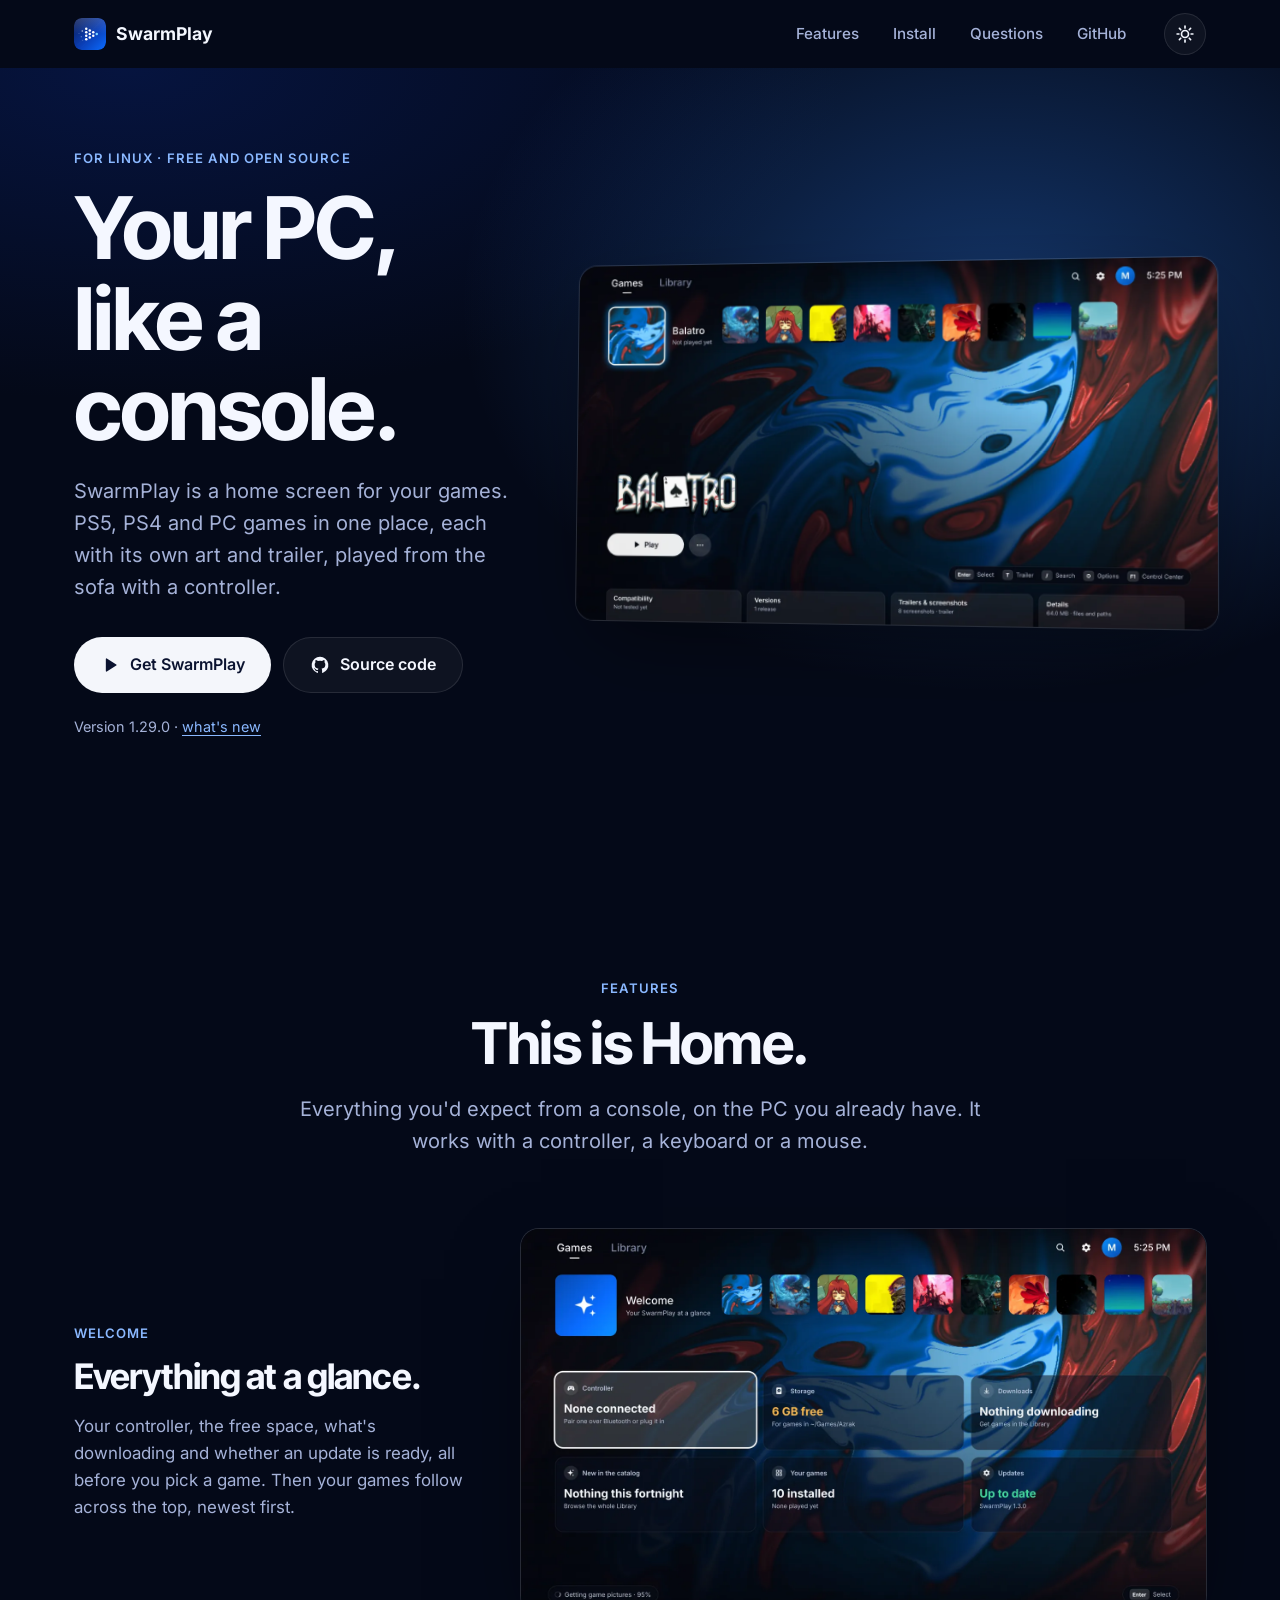
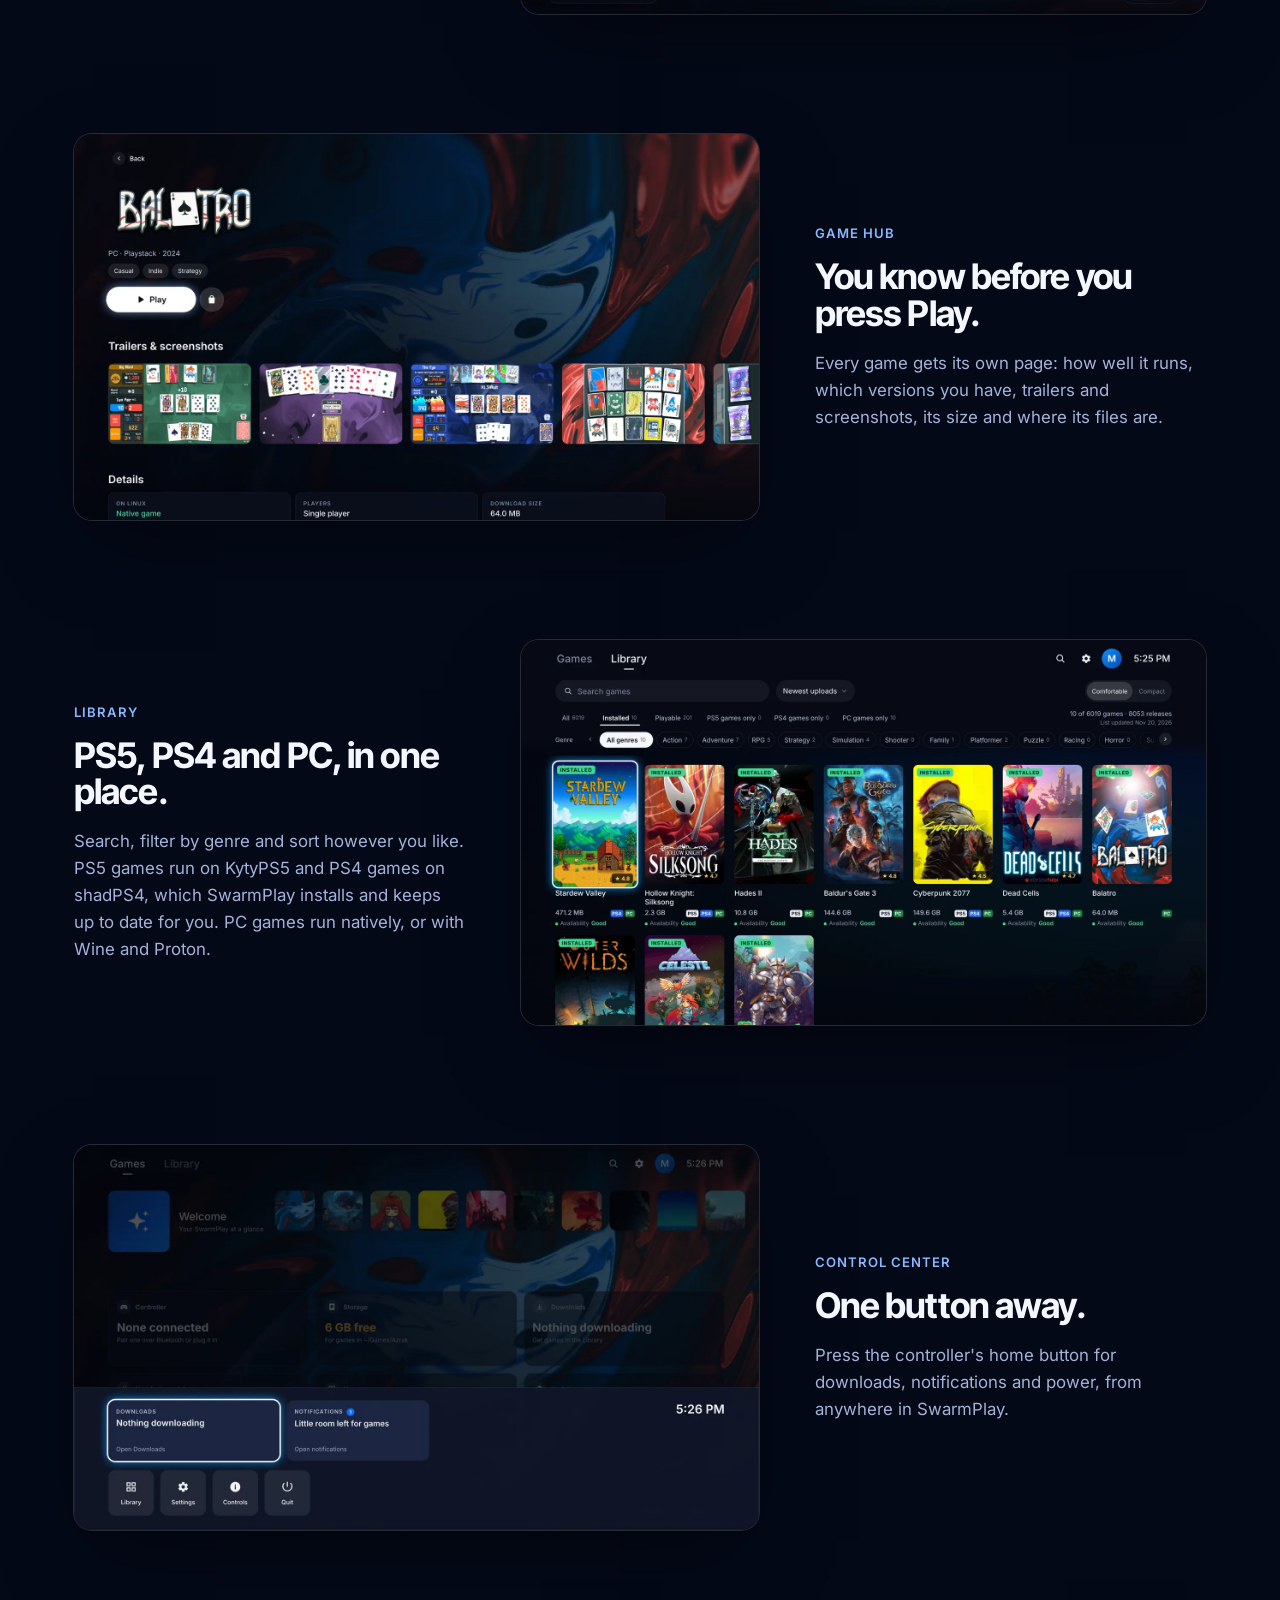
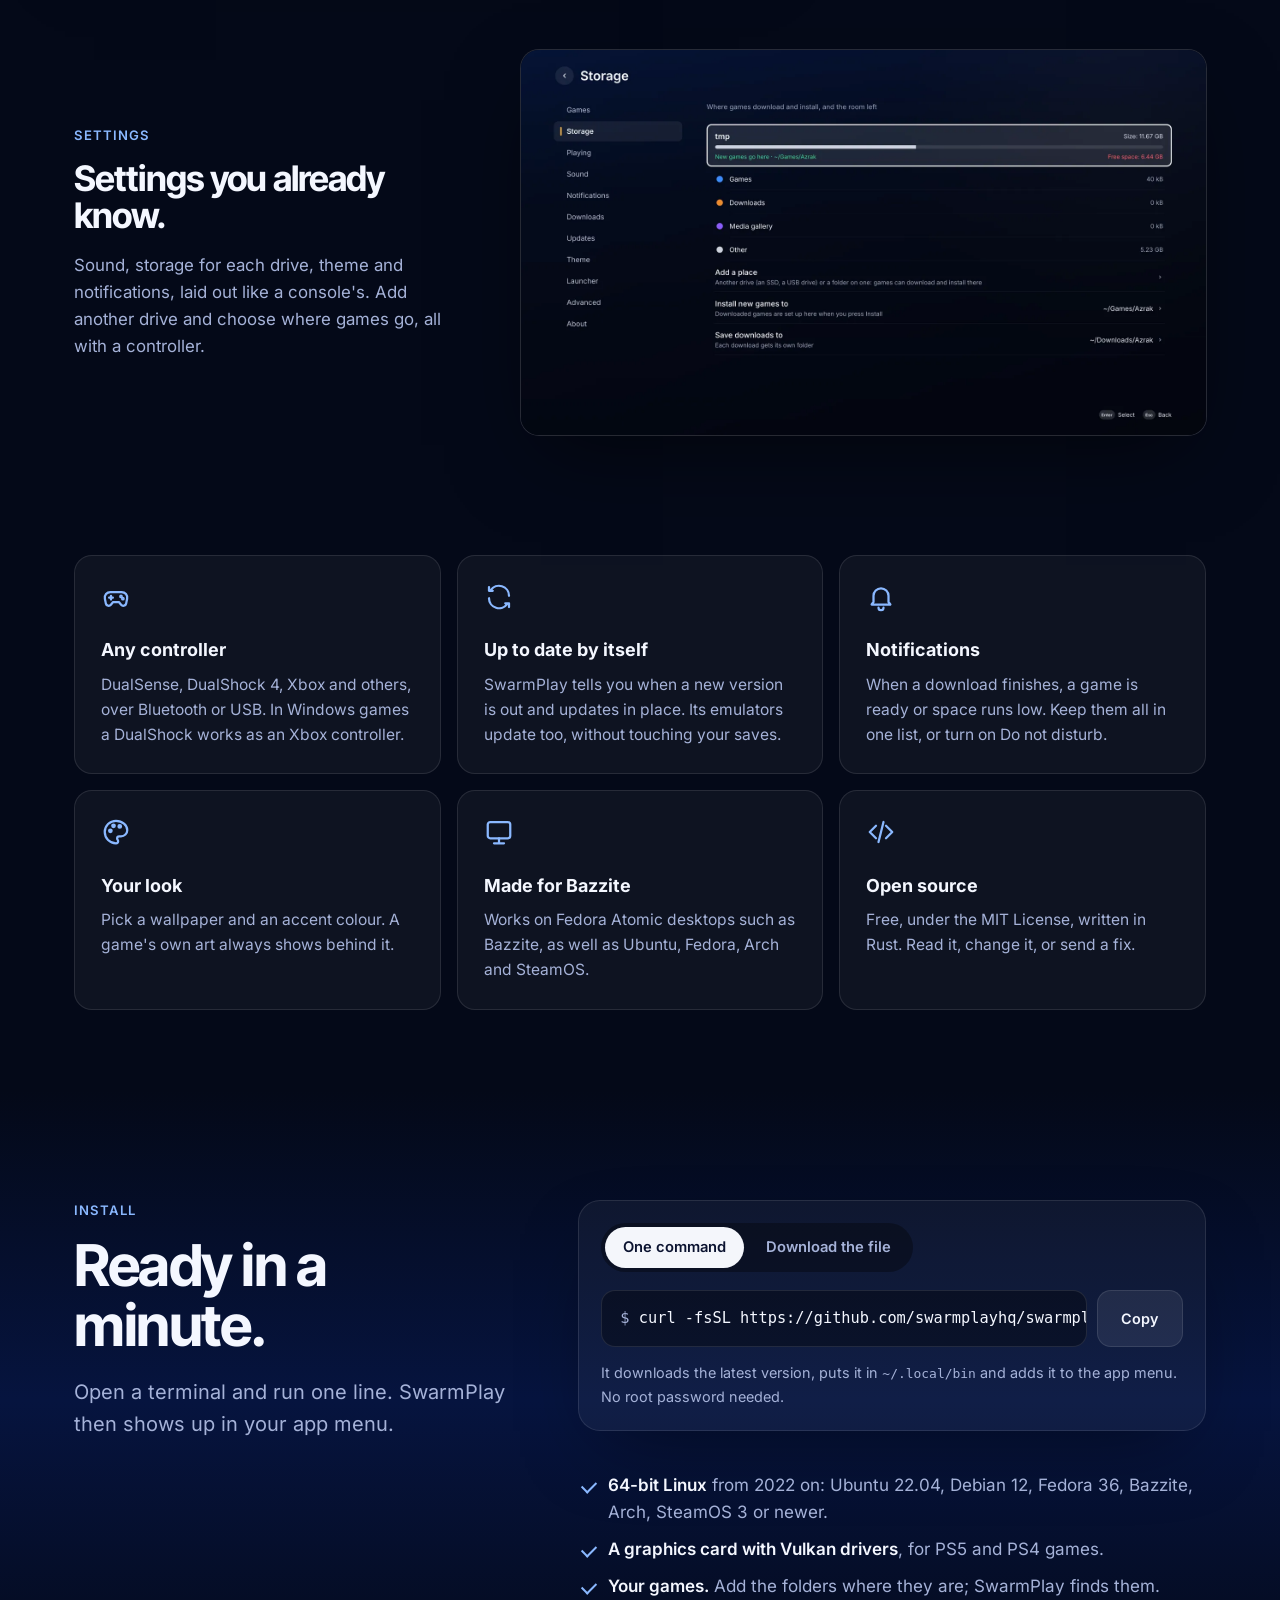
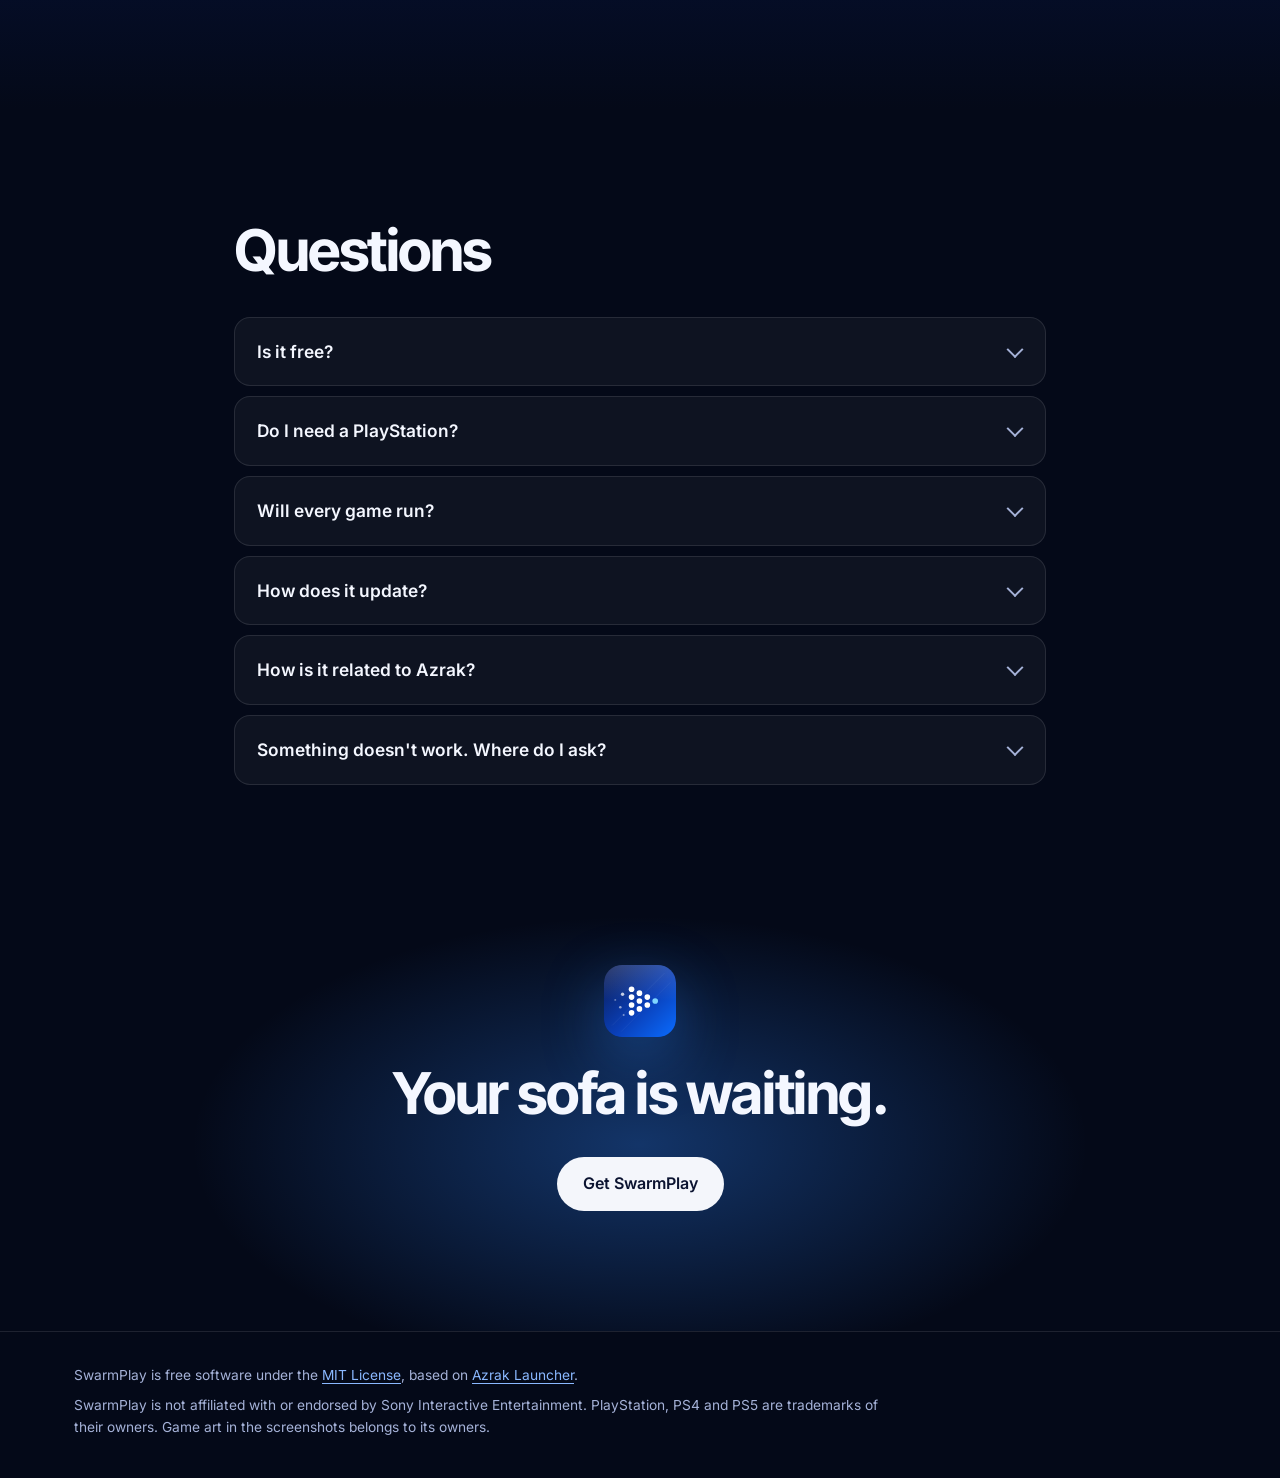
==== index.html @ d94dc189 "SwarmPlay's website Plain HTML, CSS and a little JavaScript for GitHub Pages: Home, the Game Hub, Li" ====
<!doctype html>
<html lang="en">
<head>
<meta charset="utf-8">
<meta name="viewport" content="width=device-width, initial-scale=1, viewport-fit=cover">
<title>SwarmPlay: your PC, like a console</title>
<meta name="description" content="SwarmPlay is a console-style home screen for Linux. PS5, PS4 and PC games in one place, played from the sofa with a controller. Free and open source.">
<meta name="theme-color" content="#06102e">
<link rel="canonical" href="https://swarmplayhq.github.io/">
<link rel="icon" href="assets/logo.svg" type="image/svg+xml">
<link rel="icon" href="assets/favicon-32.png" sizes="32x32" type="image/png">
<link rel="apple-touch-icon" href="assets/icon-180.png">
<meta property="og:type" content="website">
<meta property="og:site_name" content="SwarmPlay">
<meta property="og:title" content="SwarmPlay: your PC, like a console">
<meta property="og:description" content="PS5, PS4 and PC games on Linux, from the sofa, with a controller. Free and open source.">
<meta property="og:url" content="https://swarmplayhq.github.io/">
<meta property="og:image" content="https://swarmplayhq.github.io/assets/og.jpg">
<meta property="og:image:width" content="1200">
<meta property="og:image:height" content="630">
<meta name="twitter:card" content="summary_large_image">
<link rel="preload" href="assets/fonts/inter.woff2" as="font" type="font/woff2" crossorigin>
<link rel="stylesheet" href="assets/site.css">
<script>
  // Before the first paint: the saved theme (else dark), and room for site.js's entrances.
  document.documentElement.classList.add("js");
  try { var t = localStorage.getItem("theme"); if (t === "light" || t === "dark") document.documentElement.dataset.theme = t; } catch (e) {}
</script>
<script src="assets/site.js" defer></script>
</head>
<body>
<a class="skip" href="#main">Skip to content</a>

<header class="top" data-top>
  <nav class="wrap nav" aria-label="Main">
    <a class="brand" href="#top" aria-label="SwarmPlay, back to the top">
      <img src="assets/logo.svg" width="32" height="32" alt="">
      <span>SwarmPlay</span>
    </a>
    <div class="links">
      <a href="#home">Features</a>
      <a href="#get">Install</a>
      <a href="#faq">Questions</a>
      <a href="https://github.com/swarmplayhq/swarmplay" rel="noopener">GitHub</a>
    </div>
    <button class="round theme" type="button" data-theme-toggle aria-label="Switch to light theme">
      <svg class="sun" aria-hidden="true" viewBox="0 0 24 24" fill="none" stroke="currentColor" stroke-width="2" stroke-linecap="round"><circle cx="12" cy="12" r="4.2"/><path d="M12 2.5v2.2M12 19.3v2.2M2.5 12h2.2M19.3 12h2.2M5.3 5.3l1.6 1.6M17.1 17.1l1.6 1.6M5.3 18.7l1.6-1.6M17.1 6.9l1.6-1.6"/></svg>
      <svg class="moon" aria-hidden="true" viewBox="0 0 24 24" fill="none" stroke="currentColor" stroke-width="2" stroke-linecap="round" stroke-linejoin="round"><path d="M20 14.5A8.5 8.5 0 0 1 9.5 4a8.5 8.5 0 1 0 10.5 10.5z"/></svg>
    </button>
  </nav>
</header>

<main id="main">

<section class="hero" id="top">
  <div class="wrap hero-grid">
    <div class="hero-text">
      <p class="kicker reveal">For Linux · free and open source</p>
      <h1 class="disp reveal">Your PC,<br>like a console.</h1>
      <p class="lead reveal">SwarmPlay is a home screen for your games. PS5, PS4 and PC games in one place, each with its own art and trailer, played from the sofa with a controller.</p>
      <div class="cta reveal">
        <a class="btn btn-white" href="#get">
          <svg aria-hidden="true" viewBox="0 0 24 24" fill="currentColor"><path d="M7 4.8v14.4a.8.8 0 0 0 1.2.7l11.3-7.2a.8.8 0 0 0 0-1.4L8.2 4.1A.8.8 0 0 0 7 4.8z"/></svg>
          Get SwarmPlay
        </a>
        <a class="btn btn-ghost" href="https://github.com/swarmplayhq/swarmplay" rel="noopener">
          <svg aria-hidden="true" viewBox="0 0 24 24" fill="currentColor"><path d="M12 2a10 10 0 0 0-3.16 19.49c.5.09.68-.22.68-.48v-1.7c-2.78.6-3.37-1.34-3.37-1.34-.45-1.16-1.11-1.47-1.11-1.47-.91-.62.07-.6.07-.6 1 .07 1.53 1.03 1.53 1.03.9 1.52 2.34 1.08 2.91.83.09-.65.35-1.09.63-1.34-2.22-.25-4.55-1.11-4.55-4.94 0-1.1.39-1.99 1.03-2.69-.1-.25-.45-1.27.1-2.65 0 0 .84-.27 2.75 1.02a9.6 9.6 0 0 1 5 0c1.91-1.29 2.75-1.02 2.75-1.02.55 1.38.2 2.4.1 2.65.64.7 1.03 1.6 1.03 2.69 0 3.84-2.34 4.68-4.57 4.93.36.31.68.92.68 1.85v2.74c0 .27.18.58.69.48A10 10 0 0 0 12 2z"/></svg>
          Source code
        </a>
      </div>
      <p class="meta reveal">Version <span data-version>1.29.0</span> · <a href="https://github.com/swarmplayhq/swarmplay/releases" rel="noopener">what's new</a></p>
    </div>
    <figure class="hero-shot reveal">
      <button class="shot" type="button" data-zoom aria-label="Enlarge: the Home screen">
        <img src="assets/shots/home.webp" width="1600" height="900" alt="SwarmPlay's Home screen: a row of games across the top, Balatro chosen, with its background art, logo and a Play button.">
      </button>
    </figure>
  </div>
</section>

<section class="wrap home" id="home" aria-labelledby="home-title">
  <header class="sec-head reveal">
    <p class="kicker">Features</p>
    <h2 class="disp" id="home-title">This is Home.</h2>
    <p class="lead">Everything you'd expect from a console, on the PC you already have. It works with a controller, a keyboard or a mouse.</p>
  </header>

  <article class="feature reveal">
    <div class="f-text">
      <p class="kicker">Welcome</p>
      <h3 class="disp">Everything at a glance.</h3>
      <p>Your controller, the free space, what's downloading and whether an update is ready, all before you pick a game. Then your games follow across the top, newest first.</p>
    </div>
    <button class="shot" type="button" data-zoom aria-label="Enlarge: the Welcome tile">
      <img src="assets/shots/welcome.webp" width="1600" height="900" loading="lazy" alt="The Welcome tile, with cards for controller, storage, downloads, new games, your games and updates.">
    </button>
  </article>

  <article class="feature flip reveal">
    <div class="f-text">
      <p class="kicker">Game Hub</p>
      <h3 class="disp">You know before you press Play.</h3>
      <p>Every game gets its own page: how well it runs, which versions you have, trailers and screenshots, its size and where its files are.</p>
    </div>
    <button class="shot" type="button" data-zoom aria-label="Enlarge: a Game Hub">
      <img src="assets/shots/hub.webp" width="1600" height="900" loading="lazy" alt="Balatro's Game Hub: its logo, genres, a Play button and a row of screenshots.">
    </button>
  </article>

  <article class="feature reveal">
    <div class="f-text">
      <p class="kicker">Library</p>
      <h3 class="disp">PS5, PS4 and PC, in one place.</h3>
      <p>Search, filter by genre and sort however you like. PS5 games run on KytyPS5 and PS4 games on shadPS4, which SwarmPlay installs and keeps up to date for you. PC games run natively, or with Wine and Proton.</p>
    </div>
    <button class="shot" type="button" data-zoom aria-label="Enlarge: the Library">
      <img src="assets/shots/library.webp" width="1600" height="900" loading="lazy" alt="The Library on Installed: covers of Stardew Valley, Hollow Knight Silksong, Hades II, Baldur's Gate 3, Cyberpunk 2077, Dead Cells and Balatro.">
    </button>
  </article>

  <article class="feature flip reveal">
    <div class="f-text">
      <p class="kicker">Control Center</p>
      <h3 class="disp">One button away.</h3>
      <p>Press the controller's home button for downloads, notifications and power, from anywhere in SwarmPlay.</p>
    </div>
    <button class="shot" type="button" data-zoom aria-label="Enlarge: the Control Center">
      <img src="assets/shots/control-center.webp" width="1600" height="900" loading="lazy" alt="The Control Center at the bottom of the screen: Downloads and Notifications cards, and Library, Settings, Controls and Quit buttons.">
    </button>
  </article>

  <article class="feature reveal">
    <div class="f-text">
      <p class="kicker">Settings</p>
      <h3 class="disp">Settings you already know.</h3>
      <p>Sound, storage for each drive, theme and notifications, laid out like a console's. Add another drive and choose where games go, all with a controller.</p>
    </div>
    <button class="shot" type="button" data-zoom aria-label="Enlarge: Settings, Storage">
      <img src="assets/shots/settings-storage.webp" width="1600" height="900" loading="lazy" alt="Settings, Storage: a drive's size and free space, split into games, downloads, media and other.">
    </button>
  </article>

  <div class="extras">
    <div class="card reveal">
      <svg aria-hidden="true" viewBox="0 0 24 24" fill="none" stroke="currentColor" stroke-width="1.8" stroke-linecap="round" stroke-linejoin="round"><path d="M7.5 8h9a4.5 4.5 0 0 1 4.4 5.4l-.8 3.9a2.3 2.3 0 0 1-4 .9L14.3 16H9.7l-1.8 2.2a2.3 2.3 0 0 1-4-.9l-.8-3.9A4.5 4.5 0 0 1 7.5 8z"/><path d="M8 11v3M6.5 12.5h3"/><circle cx="16" cy="11.5" r=".6" fill="currentColor"/><circle cx="17.5" cy="13.3" r=".6" fill="currentColor"/></svg>
      <h3>Any controller</h3>
      <p>DualSense, DualShock 4, Xbox and others, over Bluetooth or USB. In Windows games a DualShock works as an Xbox controller.</p>
    </div>
    <div class="card reveal">
      <svg aria-hidden="true" viewBox="0 0 24 24" fill="none" stroke="currentColor" stroke-width="1.8" stroke-linecap="round" stroke-linejoin="round"><path d="M20 11a8 8 0 0 0-14.6-4.5M4 4v3h3M4 13a8 8 0 0 0 14.6 4.5M20 20v-3h-3"/></svg>
      <h3>Up to date by itself</h3>
      <p>SwarmPlay tells you when a new version is out and updates in place. Its emulators update too, without touching your saves.</p>
    </div>
    <div class="card reveal">
      <svg aria-hidden="true" viewBox="0 0 24 24" fill="none" stroke="currentColor" stroke-width="1.8" stroke-linecap="round" stroke-linejoin="round"><path d="M6 16V11a6 6 0 0 1 12 0v5l1.5 2h-15zM10 20.5a2 2 0 0 0 4 0"/></svg>
      <h3>Notifications</h3>
      <p>When a download finishes, a game is ready or space runs low. Keep them all in one list, or turn on Do not disturb.</p>
    </div>
    <div class="card reveal">
      <svg aria-hidden="true" viewBox="0 0 24 24" fill="none" stroke="currentColor" stroke-width="1.8" stroke-linecap="round" stroke-linejoin="round"><path d="M12 3a9 9 0 1 0 0 18c1.1 0 1.7-.8 1.7-1.6 0-1-.8-1.4-.8-2.3 0-.9.7-1.6 1.6-1.6H16a5 5 0 0 0 5-5C21 6.4 17 3 12 3z"/><circle cx="7.5" cy="11" r="1" fill="currentColor"/><circle cx="10" cy="7" r="1" fill="currentColor"/><circle cx="15" cy="7.5" r="1" fill="currentColor"/></svg>
      <h3>Your look</h3>
      <p>Pick a wallpaper and an accent colour. A game's own art always shows behind it.</p>
    </div>
    <div class="card reveal">
      <svg aria-hidden="true" viewBox="0 0 24 24" fill="none" stroke="currentColor" stroke-width="1.8" stroke-linecap="round" stroke-linejoin="round"><rect x="3" y="4" width="18" height="13" rx="2"/><path d="M8 21h8M12 17v4"/></svg>
      <h3>Made for Bazzite</h3>
      <p>Works on Fedora Atomic desktops such as Bazzite, as well as Ubuntu, Fedora, Arch and SteamOS.</p>
    </div>
    <div class="card reveal">
      <svg aria-hidden="true" viewBox="0 0 24 24" fill="none" stroke="currentColor" stroke-width="1.8" stroke-linecap="round" stroke-linejoin="round"><path d="M8 7l-5 5 5 5M16 7l5 5-5 5M14 4l-4 16"/></svg>
      <h3>Open source</h3>
      <p>Free, under the MIT License, written in Rust. Read it, change it, or send a fix.</p>
    </div>
  </div>
</section>

<section class="get" id="get" aria-labelledby="get-title">
  <div class="wrap get-grid">
    <header class="reveal">
      <p class="kicker">Install</p>
      <h2 class="disp" id="get-title">Ready in a minute.</h2>
      <p class="lead">Open a terminal and run one line. SwarmPlay then shows up in your app menu.</p>
    </header>

    <div class="panel reveal">
      <div class="tabs" role="tablist" aria-label="How to install">
        <button type="button" role="tab" id="tab-cmd" aria-controls="panel-cmd" aria-selected="true">One command</button>
        <button type="button" role="tab" id="tab-file" aria-controls="panel-file" aria-selected="false" tabindex="-1">Download the file</button>
      </div>
      <div class="tab-panel" id="panel-cmd" role="tabpanel" aria-labelledby="tab-cmd">
        <div class="cmd">
          <code tabindex="0" aria-label="Install command"><span class="p">$ </span><span data-command>curl -fsSL https://github.com/swarmplayhq/swarmplay/releases/latest/download/swarmplay-linux-x86_64.tar.gz | tar xz &amp;&amp; ./swarmplay-linux-x86_64/install.sh</span></code>
          <button class="copy" type="button" data-copy>Copy</button>
        </div>
        <p class="small">It downloads the latest version, puts it in <code>~/.local/bin</code> and adds it to the app menu. No root password needed.</p>
      </div>
      <div class="tab-panel" id="panel-file" role="tabpanel" aria-labelledby="tab-file" hidden>
        <a class="btn btn-white" href="https://github.com/swarmplayhq/swarmplay/releases/latest/download/swarmplay-linux-x86_64.tar.gz">
          <svg aria-hidden="true" viewBox="0 0 24 24" fill="none" stroke="currentColor" stroke-width="2.2" stroke-linecap="round" stroke-linejoin="round"><path d="M12 4v11M7 10l5 5 5-5M5 20h14"/></svg>
          swarmplay-linux-x86_64.tar.gz
        </a>
        <p class="small">Unpack it and run <code>install.sh</code> in the folder. To remove SwarmPlay later, run <code>install.sh --uninstall</code>; your settings stay.</p>
      </div>
    </div>

    <ul class="needs reveal" aria-label="What your PC needs">
      <li><strong>64-bit Linux</strong> from 2022 on: Ubuntu 22.04, Debian 12, Fedora 36, Bazzite, Arch, SteamOS 3 or newer.</li>
      <li><strong>A graphics card with Vulkan drivers</strong>, for PS5 and PS4 games.</li>
      <li><strong>Your games.</strong> Add the folders where they are; SwarmPlay finds them.</li>
    </ul>
  </div>
</section>

<section class="wrap faq" id="faq" aria-labelledby="faq-title">
  <h2 class="disp reveal" id="faq-title">Questions</h2>
  <div class="qa">
    <details class="reveal">
      <summary>Is it free?</summary>
      <p>Yes. SwarmPlay is free and open source, under the MIT License. There's no account, no ads and nothing to pay.</p>
    </details>
    <details class="reveal">
      <summary>Do I need a PlayStation?</summary>
      <p>No. PS5 games run on the <a href="https://github.com/KytyPS5/KytyPS5" rel="noopener">KytyPS5</a> emulator and PS4 games on <a href="https://github.com/shadps4-emu/shadPS4" rel="noopener">shadPS4</a>, right on your PC. SwarmPlay sets both up for you. You bring the games you own.</p>
    </details>
    <details class="reveal">
      <summary>Will every game run?</summary>
      <p>Not yet. PS5 and PS4 emulation is still being worked on, so some games don't start or don't get far. Each game's Hub shows how far it gets, so you know before you press Play. PC games show their ProtonDB rating.</p>
    </details>
    <details class="reveal">
      <summary>How does it update?</summary>
      <p>SwarmPlay checks for a new version by itself, lets you know with a notification, and updates in place when you say so. Every version is on <a href="https://github.com/swarmplayhq/swarmplay/releases" rel="noopener">GitHub</a>.</p>
    </details>
    <details class="reveal">
      <summary>How is it related to Azrak?</summary>
      <p>SwarmPlay started as a fork of <a href="https://github.com/AzrakHQ/azrak-launcher" rel="noopener">Azrak Launcher</a>, with a console-style redesign and fixes for Fedora Atomic desktops. It keeps Azrak's folders, so switching keeps your games and settings.</p>
    </details>
    <details class="reveal">
      <summary>Something doesn't work. Where do I ask?</summary>
      <p>Open an issue on <a href="https://github.com/swarmplayhq/swarmplay/issues" rel="noopener">GitHub</a> and say what you did and what happened. A screenshot helps.</p>
    </details>
  </div>
</section>

<section class="end" aria-labelledby="end-title">
  <div class="wrap reveal">
    <img src="assets/logo.svg" width="72" height="72" alt="">
    <h2 class="disp" id="end-title">Your sofa is waiting.</h2>
    <a class="btn btn-white" href="#get">Get SwarmPlay</a>
  </div>
</section>

</main>

<footer class="foot">
  <div class="wrap">
    <p>SwarmPlay is free software under the <a href="https://github.com/swarmplayhq/swarmplay/blob/main/LICENSE" rel="noopener">MIT License</a>, based on <a href="https://github.com/AzrakHQ/azrak-launcher" rel="noopener">Azrak Launcher</a>.</p>
    <p>SwarmPlay is not affiliated with or endorsed by Sony Interactive Entertainment. PlayStation, PS4 and PS5 are trademarks of their owners. Game art in the screenshots belongs to its owners.</p>
  </div>
</footer>

<dialog class="zoom" data-zoom-dialog aria-label="Screenshot">
  <img alt="">
  <button class="round close" type="button" data-zoom-close aria-label="Close">
    <svg aria-hidden="true" viewBox="0 0 24 24" fill="none" stroke="currentColor" stroke-width="2.2" stroke-linecap="round"><path d="M6 6l12 12M18 6L6 18"/></svg>
  </button>
</dialog>
</body>
</html>
---- assets/site.css ----
/* SwarmPlay's website. Dark by default, like the launcher; [data-theme="light"] for the light one. */

@font-face { font-family: "Inter"; src: url(fonts/inter.woff2) format("woff2"); font-weight: 400 700; font-display: swap; }
@font-face { font-family: "Inter Tight"; src: url(fonts/inter-tight.woff2) format("woff2"); font-weight: 500 700; font-display: swap; }

:root {
  color-scheme: dark;
  --page: #040918;
  --page-2: #06143f;
  --card: rgba(255, 255, 255, 0.045);
  --card-hover: rgba(255, 255, 255, 0.08);
  --line: rgba(255, 255, 255, 0.1);
  --ink: #f4f7ff;
  --mute: #a5b2d8;
  --accent: #2f86ff;
  --accent-ink: #8ab8ff;
  --glow: rgba(47, 134, 255, 0.35);
  --white-btn: #f4f6fb;
  --white-btn-ink: #0b1330;
  --shot-edge: rgba(255, 255, 255, 0.14);
  --header: rgba(4, 9, 24, 0.72);
  --code: rgba(0, 0, 0, 0.35);
  --radius: 18px;
  --ease: cubic-bezier(0.22, 1, 0.36, 1);
}

[data-theme="light"] {
  color-scheme: light;
  --page: #f3f6fd;
  --page-2: #dfe8ff;
  --card: #ffffff;
  --card-hover: #ffffff;
  --line: rgba(11, 19, 48, 0.1);
  --ink: #0b1330;
  --mute: #4d5a80;
  --accent: #0a5ae0;
  --accent-ink: #0a4fc4;
  --glow: rgba(10, 90, 224, 0.22);
  --white-btn: #0b1330;
  --white-btn-ink: #ffffff;
  --shot-edge: rgba(11, 19, 48, 0.12);
  --header: rgba(243, 246, 253, 0.8);
  --code: #eef2fb;
}

* { box-sizing: border-box; }
html { scroll-behavior: smooth; scroll-padding-top: 80px; -webkit-text-size-adjust: 100%; }
body {
  margin: 0;
  background: var(--page);
  color: var(--ink);
  font: 400 17px/1.6 "Inter", system-ui, -apple-system, "Segoe UI", Roboto, sans-serif;
  -webkit-font-smoothing: antialiased;
  transition: background-color 0.4s var(--ease), color 0.4s var(--ease);
}
img { max-width: 100%; height: auto; display: block; }
a { color: var(--accent-ink); text-decoration-thickness: 1px; text-underline-offset: 3px; }
a:hover { text-decoration-thickness: 2px; }
code { font-family: ui-monospace, "SF Mono", "Cascadia Mono", "DejaVu Sans Mono", monospace; font-size: 0.9em; }
:focus-visible { outline: 3px solid var(--accent); outline-offset: 3px; border-radius: 10px; }

.wrap { width: min(1180px, 100%); margin-inline: auto; padding-inline: 24px; }
.skip { position: absolute; left: 16px; top: -60px; z-index: 50; background: var(--white-btn); color: var(--white-btn-ink); padding: 10px 16px; border-radius: 999px; }
.skip:focus { top: 12px; }

.disp { font-family: "Inter Tight", "Inter", system-ui, sans-serif; font-weight: 700; letter-spacing: -0.025em; line-height: 1.05; margin: 0; }
h1.disp { font-size: clamp(2.8rem, 7vw, 5.4rem); }
h2.disp { font-size: clamp(2.2rem, 5vw, 3.6rem); }
h3.disp { font-size: clamp(1.6rem, 3vw, 2.2rem); }
.kicker { margin: 0 0 14px; font-size: 0.82rem; font-weight: 600; letter-spacing: 0.08em; text-transform: uppercase; color: var(--accent-ink); }
.lead { font-size: clamp(1.05rem, 1.6vw, 1.25rem); color: var(--mute); max-width: 36em; margin: 20px 0 0; }
.small { font-size: 0.9rem; color: var(--mute); margin: 14px 0 0; }

/* Header */
.top { position: sticky; top: 0; z-index: 20; padding-top: env(safe-area-inset-top, 0px); transition: background-color 0.3s var(--ease), box-shadow 0.3s var(--ease); }
.top.scrolled { background: var(--header); backdrop-filter: blur(16px) saturate(1.4); -webkit-backdrop-filter: blur(16px) saturate(1.4); box-shadow: 0 1px 0 var(--line); }
.nav { display: flex; align-items: center; gap: 24px; height: 68px; }
.brand { display: flex; align-items: center; gap: 10px; color: var(--ink); text-decoration: none; font-weight: 700; font-size: 1.1rem; }
.brand img { border-radius: 8px; }
.links { display: flex; gap: 6px; margin-left: auto; }
.links a { color: var(--mute); text-decoration: none; font-weight: 500; font-size: 0.95rem; padding: 8px 14px; border-radius: 999px; transition: color 0.2s, background-color 0.2s; }
.links a:hover { color: var(--ink); background: var(--card-hover); }
.round { display: grid; place-items: center; width: 42px; height: 42px; border-radius: 50%; border: 1px solid var(--line); background: var(--card); color: var(--ink); cursor: pointer; transition: transform 0.25s var(--ease), background-color 0.2s, box-shadow 0.25s var(--ease); }
.round:hover { background: var(--card-hover); box-shadow: 0 0 0 2px var(--ink); }
.round svg { width: 20px; height: 20px; }
.theme .moon { display: none; }
[data-theme="light"] .theme .sun { display: none; }
[data-theme="light"] .theme .moon { display: block; }

/* Buttons: a white pill like the launcher's Play, and a quiet one */
.btn { display: inline-flex; align-items: center; gap: 10px; padding: 14px 26px; border-radius: 999px; font-weight: 600; font-size: 1rem; text-decoration: none; transition: transform 0.25s var(--ease), box-shadow 0.25s var(--ease), background-color 0.2s; }
.btn svg { width: 20px; height: 20px; flex: none; }
.btn-white { background: var(--white-btn); color: var(--white-btn-ink); }
.btn-white:hover { transform: translateY(-2px) scale(1.02); box-shadow: 0 0 0 3px var(--page), 0 0 0 5px var(--white-btn), 0 12px 32px var(--glow); text-decoration: none; }
.btn-ghost { color: var(--ink); border: 1px solid var(--line); background: var(--card); }
.btn-ghost:hover { background: var(--card-hover); transform: translateY(-2px); text-decoration: none; }

/* Hero */
.hero {
  position: relative;
  padding: 56px 0 96px;
  background:
    radial-gradient(60% 70% at 78% 30%, var(--glow), transparent 70%),
    radial-gradient(80% 60% at 10% 0%, var(--page-2), transparent 70%);
  overflow: hidden;
}
.hero-grid { display: grid; grid-template-columns: minmax(0, 5fr) minmax(0, 7fr); gap: 56px; align-items: center; }
.hero-text { padding-block: 24px; }
.cta { display: flex; flex-wrap: wrap; gap: 12px; margin-top: 34px; }
.meta { margin: 22px 0 0; font-size: 0.9rem; color: var(--mute); }
.hero-shot { margin: 0; perspective: 1600px; }
.hero-shot .shot { transform: rotateY(-8deg) rotateX(2deg); transform-origin: left center; }
.hero-shot .shot:hover { transform: rotateY(-3deg) rotateX(1deg) scale(1.01); }

/* Screenshots: a frame with the launcher's focus glow on hover */
.shot {
  display: block; width: 100%; padding: 0; border: 0; cursor: zoom-in; background: none;
  border-radius: var(--radius); overflow: hidden;
  box-shadow: 0 0 0 1px var(--shot-edge), 0 30px 80px -20px rgba(0, 0, 0, 0.55);
  transition: transform 0.5s var(--ease), box-shadow 0.4s var(--ease);
}
.shot img { width: 100%; aspect-ratio: 16 / 9; object-fit: cover; }
.shot:hover { transform: translateY(-4px) scale(1.01); box-shadow: 0 0 0 2px var(--ink), 0 0 40px var(--glow), 0 30px 80px -20px rgba(0, 0, 0, 0.55); }

/* Features */
.home { padding-block: 120px 80px; }
.sec-head { text-align: center; margin-bottom: 72px; }
.sec-head .lead { margin-inline: auto; }
.feature { display: grid; grid-template-columns: minmax(0, 4fr) minmax(0, 7fr); gap: 56px; align-items: center; margin-bottom: 120px; }
.feature.flip { grid-template-columns: minmax(0, 7fr) minmax(0, 4fr); }
.feature.flip .f-text { order: 2; }
.f-text p:not(.kicker) { color: var(--mute); margin: 18px 0 0; font-size: 1.05rem; }

.extras { display: grid; grid-template-columns: repeat(3, minmax(0, 1fr)); gap: 16px; }
.card { background: var(--card); border: 1px solid var(--line); border-radius: var(--radius); padding: 26px; transition: transform 0.35s var(--ease), box-shadow 0.35s var(--ease), background-color 0.2s; }
.card:hover { transform: translateY(-3px); background: var(--card-hover); box-shadow: 0 0 0 2px var(--ink), 0 0 30px var(--glow); }
.card svg { width: 30px; height: 30px; color: var(--accent-ink); }
.card h3 { margin: 16px 0 8px; font-size: 1.12rem; }
.card p { margin: 0; color: var(--mute); font-size: 0.97rem; }

/* Install */
.get { padding-block: 110px; background: linear-gradient(180deg, transparent, var(--page-2) 50%, transparent); }
.get-grid { display: grid; grid-template-columns: minmax(0, 5fr) minmax(0, 7fr); gap: 32px 56px; align-items: start; }
.panel { background: var(--card); border: 1px solid var(--line); border-radius: 22px; padding: 22px; box-shadow: 0 30px 80px -30px rgba(0, 0, 0, 0.5); }
.tabs { display: inline-flex; gap: 4px; padding: 4px; border-radius: 999px; background: var(--code); margin-bottom: 18px; }
.tabs button { border: 0; background: none; color: var(--mute); font: inherit; font-weight: 600; font-size: 0.92rem; padding: 9px 18px; border-radius: 999px; cursor: pointer; transition: background-color 0.25s var(--ease), color 0.25s; }
.tabs button[aria-selected="true"] { background: var(--white-btn); color: var(--white-btn-ink); }
.tab-panel { animation: fade-in 0.35s var(--ease); }
.cmd { display: flex; align-items: stretch; gap: 10px; }
.cmd code { flex: 1; min-width: 0; display: block; padding: 16px 18px; border-radius: 14px; background: var(--code); border: 1px solid var(--line); overflow-x: auto; white-space: nowrap; line-height: 1.5; color: var(--ink); }
.cmd .p { color: var(--mute); user-select: none; }
.copy { flex: none; border: 1px solid var(--line); background: var(--card-hover); color: var(--ink); font: inherit; font-weight: 600; font-size: 0.9rem; padding: 0 18px; border-radius: 14px; cursor: pointer; min-width: 86px; transition: background-color 0.2s, box-shadow 0.25s var(--ease); }
.copy:hover { box-shadow: 0 0 0 2px var(--ink); }
.copy.done { background: #1f9d55; border-color: transparent; color: #fff; }
.needs { grid-column: 2; list-style: none; margin: 0; padding: 0; display: grid; gap: 10px; }
.needs li { position: relative; padding-left: 30px; color: var(--mute); }
.needs li::before { content: ""; position: absolute; left: 4px; top: 0.55em; width: 12px; height: 7px; border-left: 2.5px solid var(--accent-ink); border-bottom: 2.5px solid var(--accent-ink); transform: rotate(-45deg); }
.needs strong { color: var(--ink); font-weight: 600; }

/* Questions */
.faq { padding-block: 110px 80px; max-width: 860px; }
.faq h2 { margin-bottom: 36px; }
.qa { display: grid; gap: 10px; }
details { background: var(--card); border: 1px solid var(--line); border-radius: 16px; transition: background-color 0.2s, box-shadow 0.3s var(--ease); }
details:hover { background: var(--card-hover); }
details[open] { box-shadow: 0 0 0 1px var(--shot-edge); }
summary { list-style: none; cursor: pointer; padding: 20px 56px 20px 22px; font-weight: 600; font-size: 1.08rem; position: relative; border-radius: 16px; }
summary::-webkit-details-marker { display: none; }
summary::after { content: ""; position: absolute; right: 24px; top: 50%; width: 10px; height: 10px; border-right: 2px solid var(--mute); border-bottom: 2px solid var(--mute); transform: translateY(-70%) rotate(45deg); transition: transform 0.35s var(--ease); }
details[open] summary::after { transform: translateY(-30%) rotate(-135deg); }
details p { margin: 0; padding: 0 22px 22px; color: var(--mute); }
details[open] p { animation: fade-in 0.4s var(--ease); }

/* The end */
.end { padding-block: 100px 120px; text-align: center; background: radial-gradient(50% 70% at 50% 60%, var(--glow), transparent 70%); }
.end img { margin: 0 auto 26px; border-radius: 18px; box-shadow: 0 20px 60px var(--glow); }
.end h2 { margin-bottom: 34px; }

.foot { border-top: 1px solid var(--line); padding-block: 32px calc(32px + env(safe-area-inset-bottom, 0px)); color: var(--mute); font-size: 0.86rem; }
.foot p { margin: 0 0 8px; max-width: 60em; }

/* Screenshot, full size */
.zoom { border: 0; padding: 0; background: none; max-width: min(96vw, 1800px); width: 100%; overflow: visible; }
.zoom::backdrop { background: rgba(2, 5, 14, 0.86); backdrop-filter: blur(6px); }
.zoom img { width: 100%; border-radius: 14px; box-shadow: 0 0 0 1px rgba(255, 255, 255, 0.15), 0 40px 120px rgba(0, 0, 0, 0.7); }
.zoom[open] { animation: zoom-in 0.4s var(--ease); }
.zoom[open]::backdrop { animation: fade-in 0.3s var(--ease); }
.zoom .close { position: absolute; top: -54px; right: 0; background: rgba(255, 255, 255, 0.12); color: #fff; border-color: rgba(255, 255, 255, 0.2); }

/* Things slide up into place as they scroll in (only once the script is running) */
.js .reveal { opacity: 0; transform: translateY(28px); transition: opacity 0.8s var(--ease), transform 0.8s var(--ease); }
.js .reveal.in { opacity: 1; transform: none; }
.js .hero .reveal:nth-child(2) { transition-delay: 0.08s; }
.js .hero .reveal:nth-child(3) { transition-delay: 0.16s; }
.js .hero .reveal:nth-child(4) { transition-delay: 0.24s; }
.js .hero .reveal:nth-child(5) { transition-delay: 0.32s; }
.js .hero-shot.reveal { transform: translateX(40px); transition-delay: 0.2s; transition-duration: 1.1s; }
.js .hero-shot.reveal.in { transform: none; }
.js .extras .card:nth-child(3n+2) { transition-delay: 0.08s; }
.js .extras .card:nth-child(3n) { transition-delay: 0.16s; }

@keyframes fade-in { from { opacity: 0; transform: translateY(6px); } to { opacity: 1; transform: none; } }
@keyframes zoom-in { from { opacity: 0; transform: scale(0.94); } to { opacity: 1; transform: none; } }

@media (max-width: 960px) {
  .hero { padding-top: 24px; }
  .hero-grid, .get-grid, .feature, .feature.flip { grid-template-columns: minmax(0, 1fr); gap: 32px; }
  .feature.flip .f-text { order: 0; }
  .feature { margin-bottom: 80px; }
  .hero-shot .shot, .hero-shot .shot:hover { transform: none; }
  .needs { grid-column: auto; }
  .extras { grid-template-columns: repeat(2, minmax(0, 1fr)); }
}
@media (max-width: 640px) {
  body { font-size: 16px; }
  .wrap { padding-inline: 18px; }
  .links a:not(:last-child) { display: none; }
  .nav { gap: 12px; }
  .home, .get, .faq { padding-block: 72px; }
  .sec-head { margin-bottom: 48px; text-align: left; }
  .extras { grid-template-columns: minmax(0, 1fr); }
  .cmd { flex-direction: column; }
  .copy { padding: 12px; }
  .btn { padding: 13px 22px; }
}

@media (prefers-reduced-motion: reduce) {
  html { scroll-behavior: auto; }
  *, *::before, *::after { animation: none !important; transition: none !important; }
  .js .reveal { opacity: 1; transform: none; }
  .hero-shot .shot { transform: none; }
}
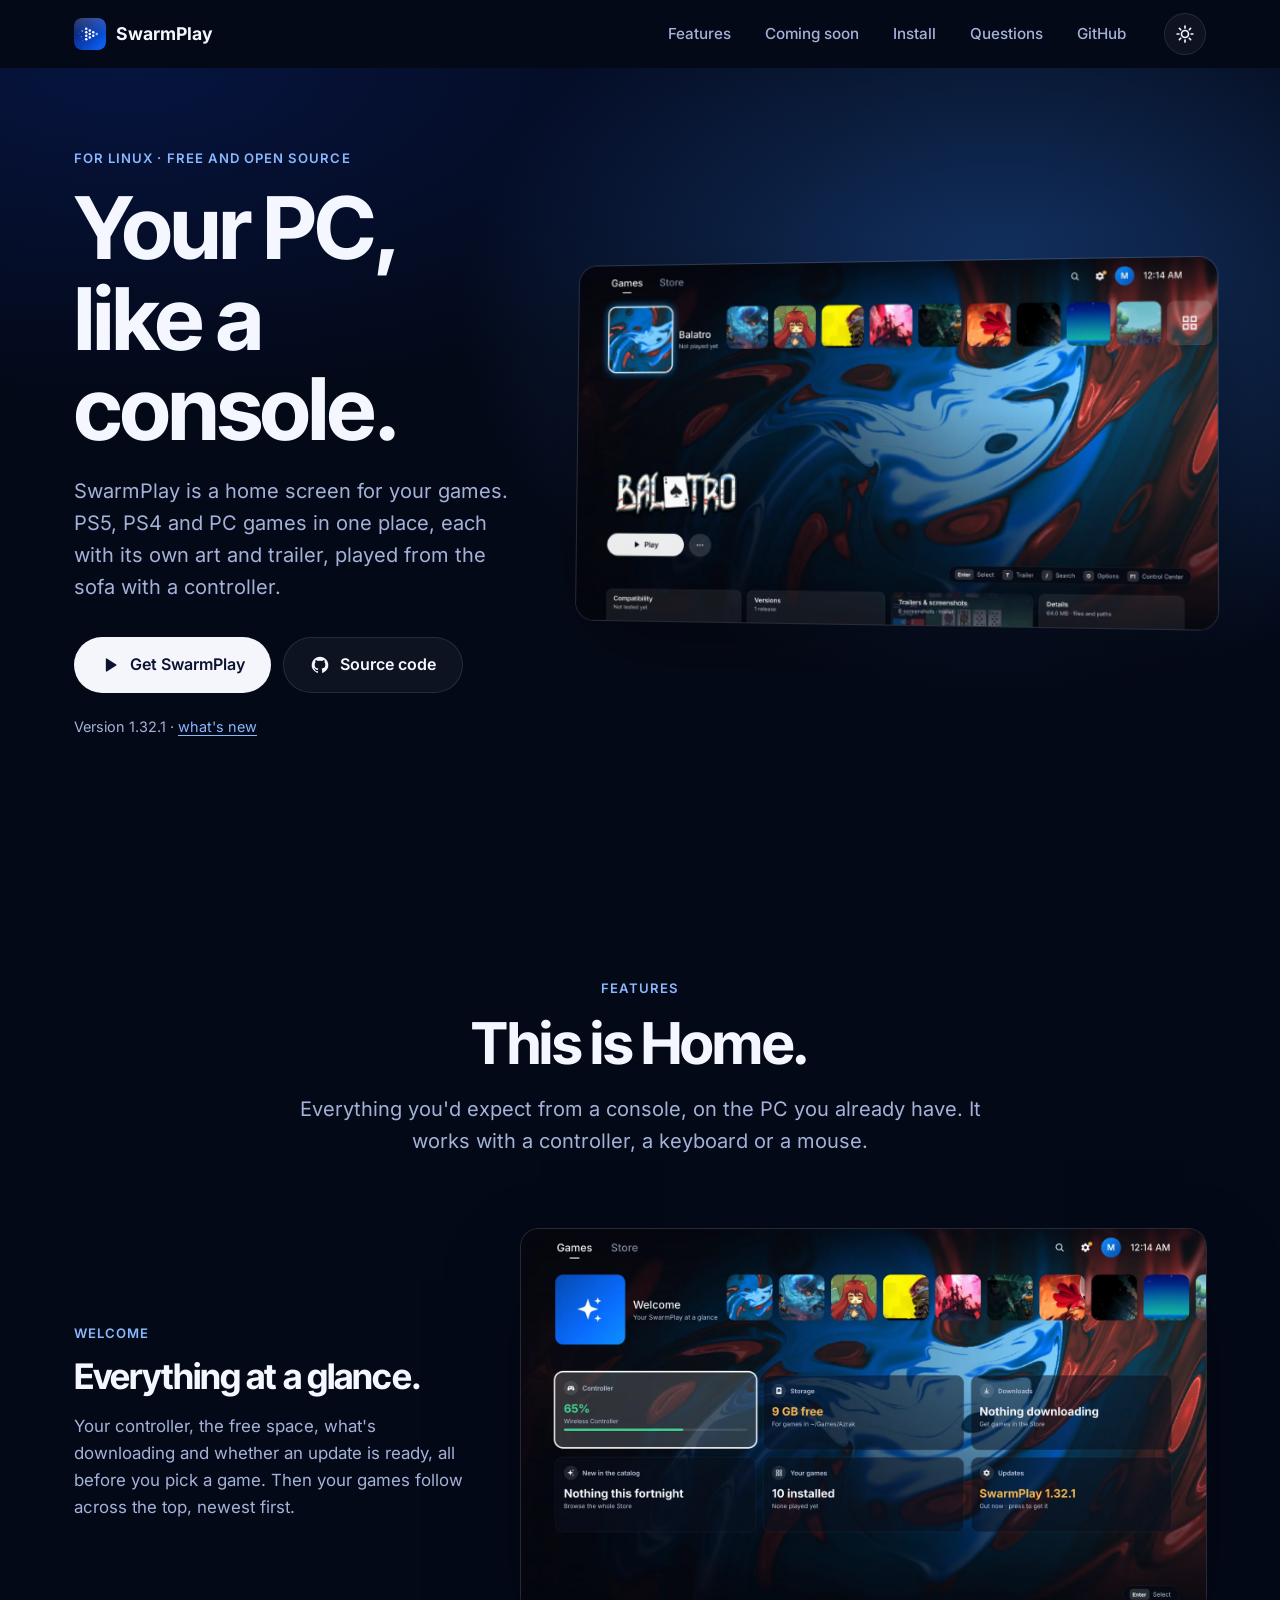
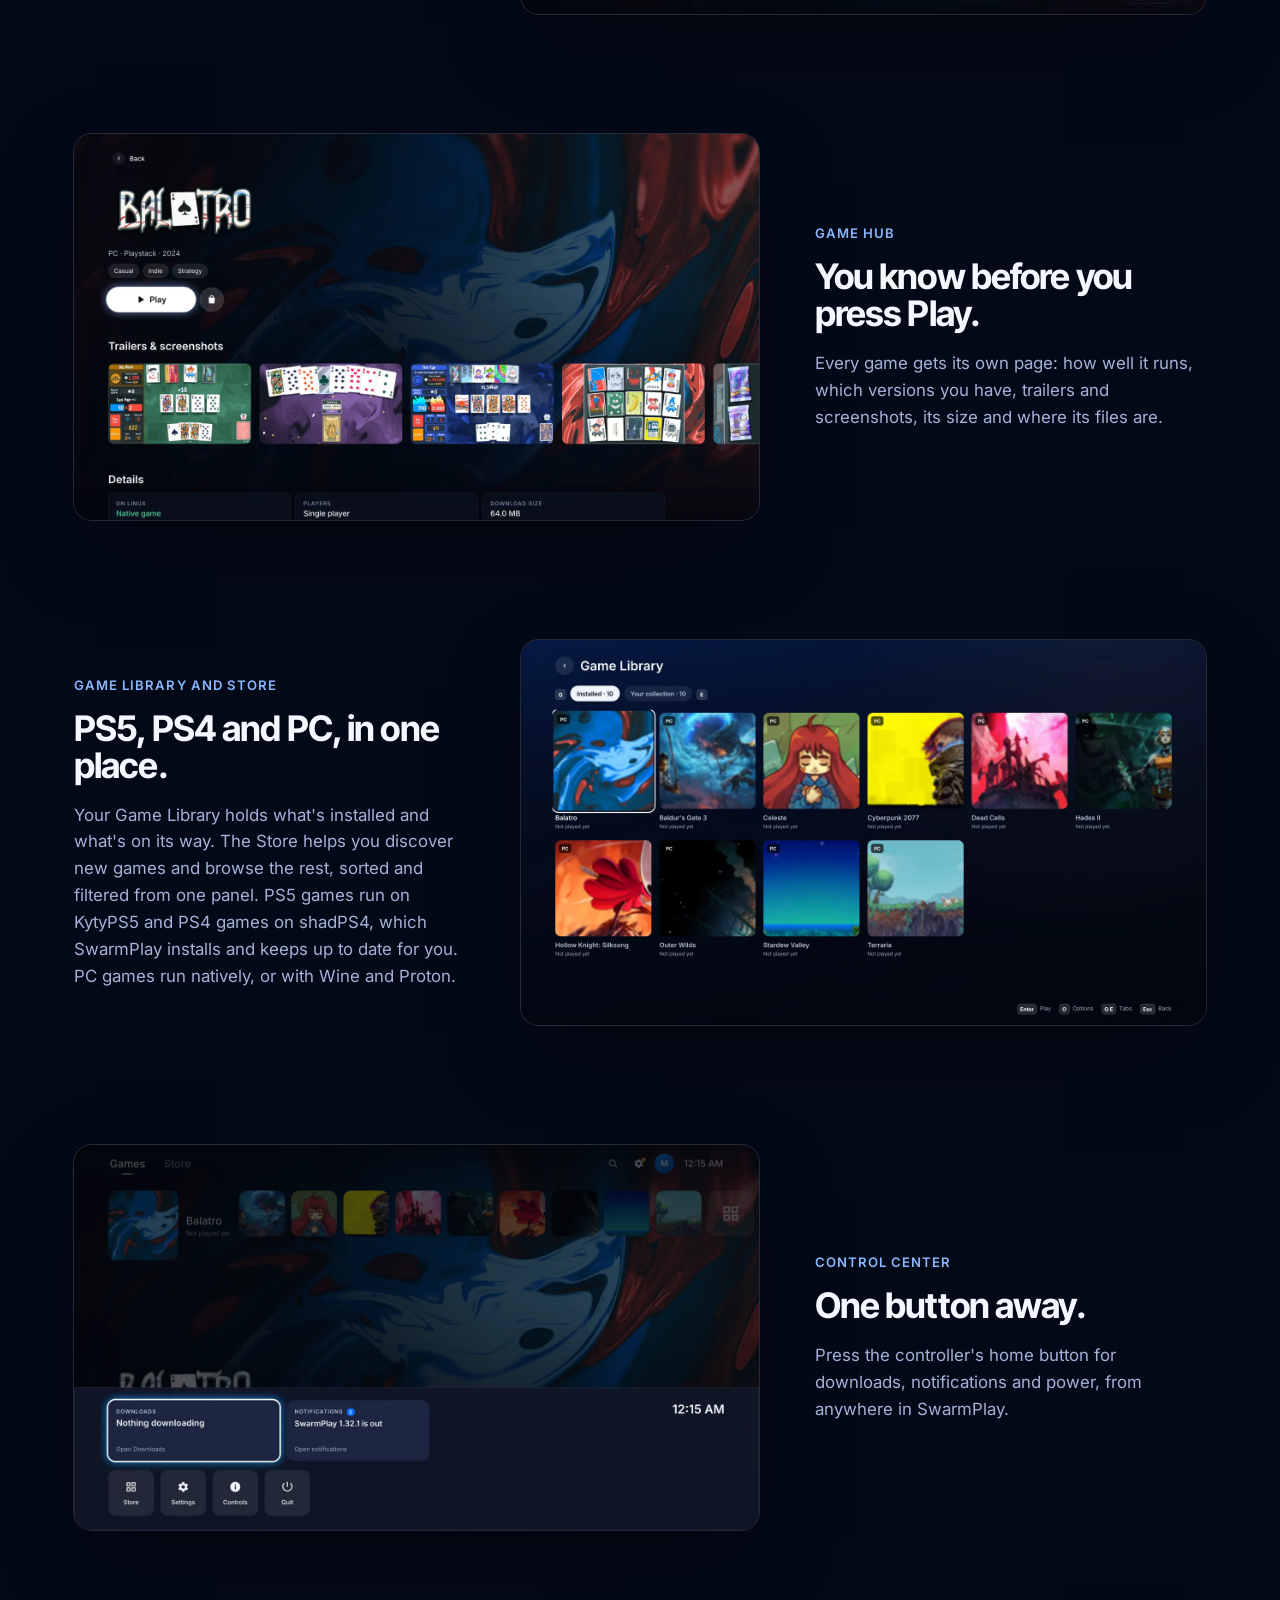
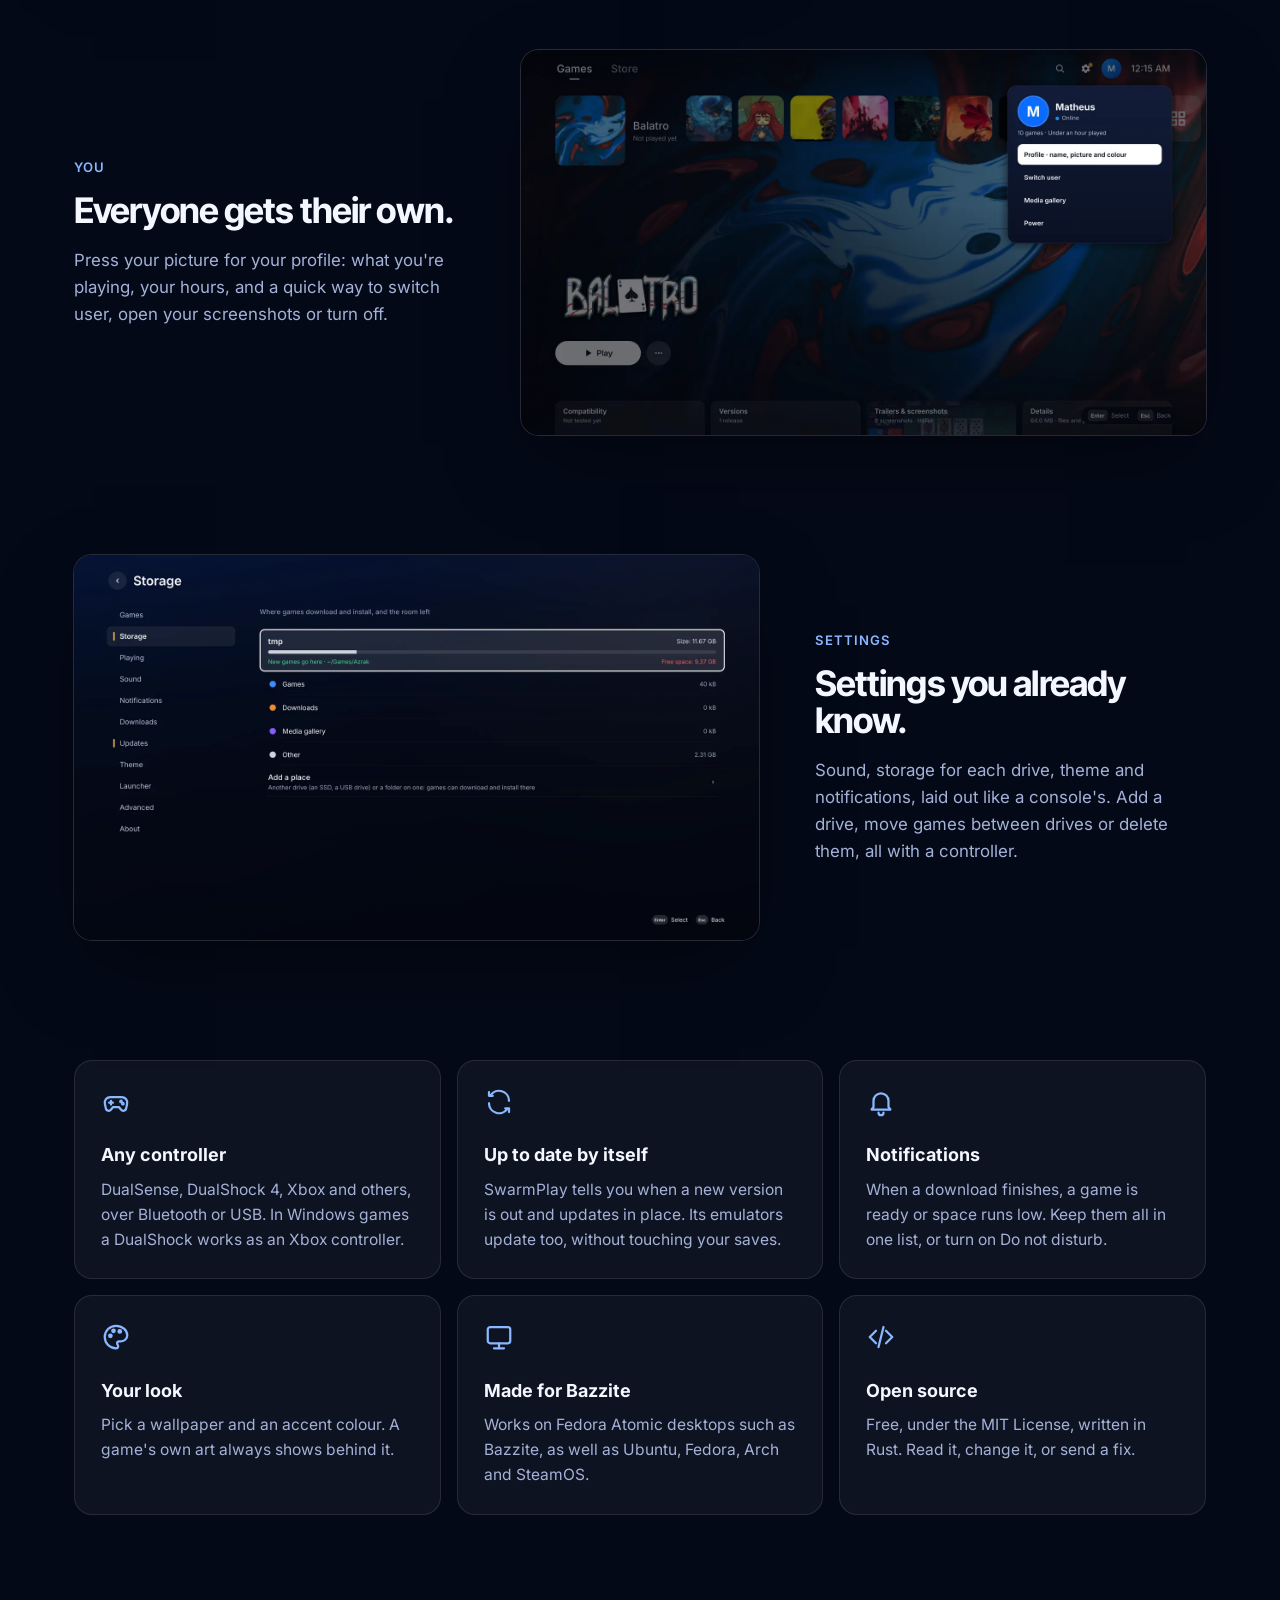
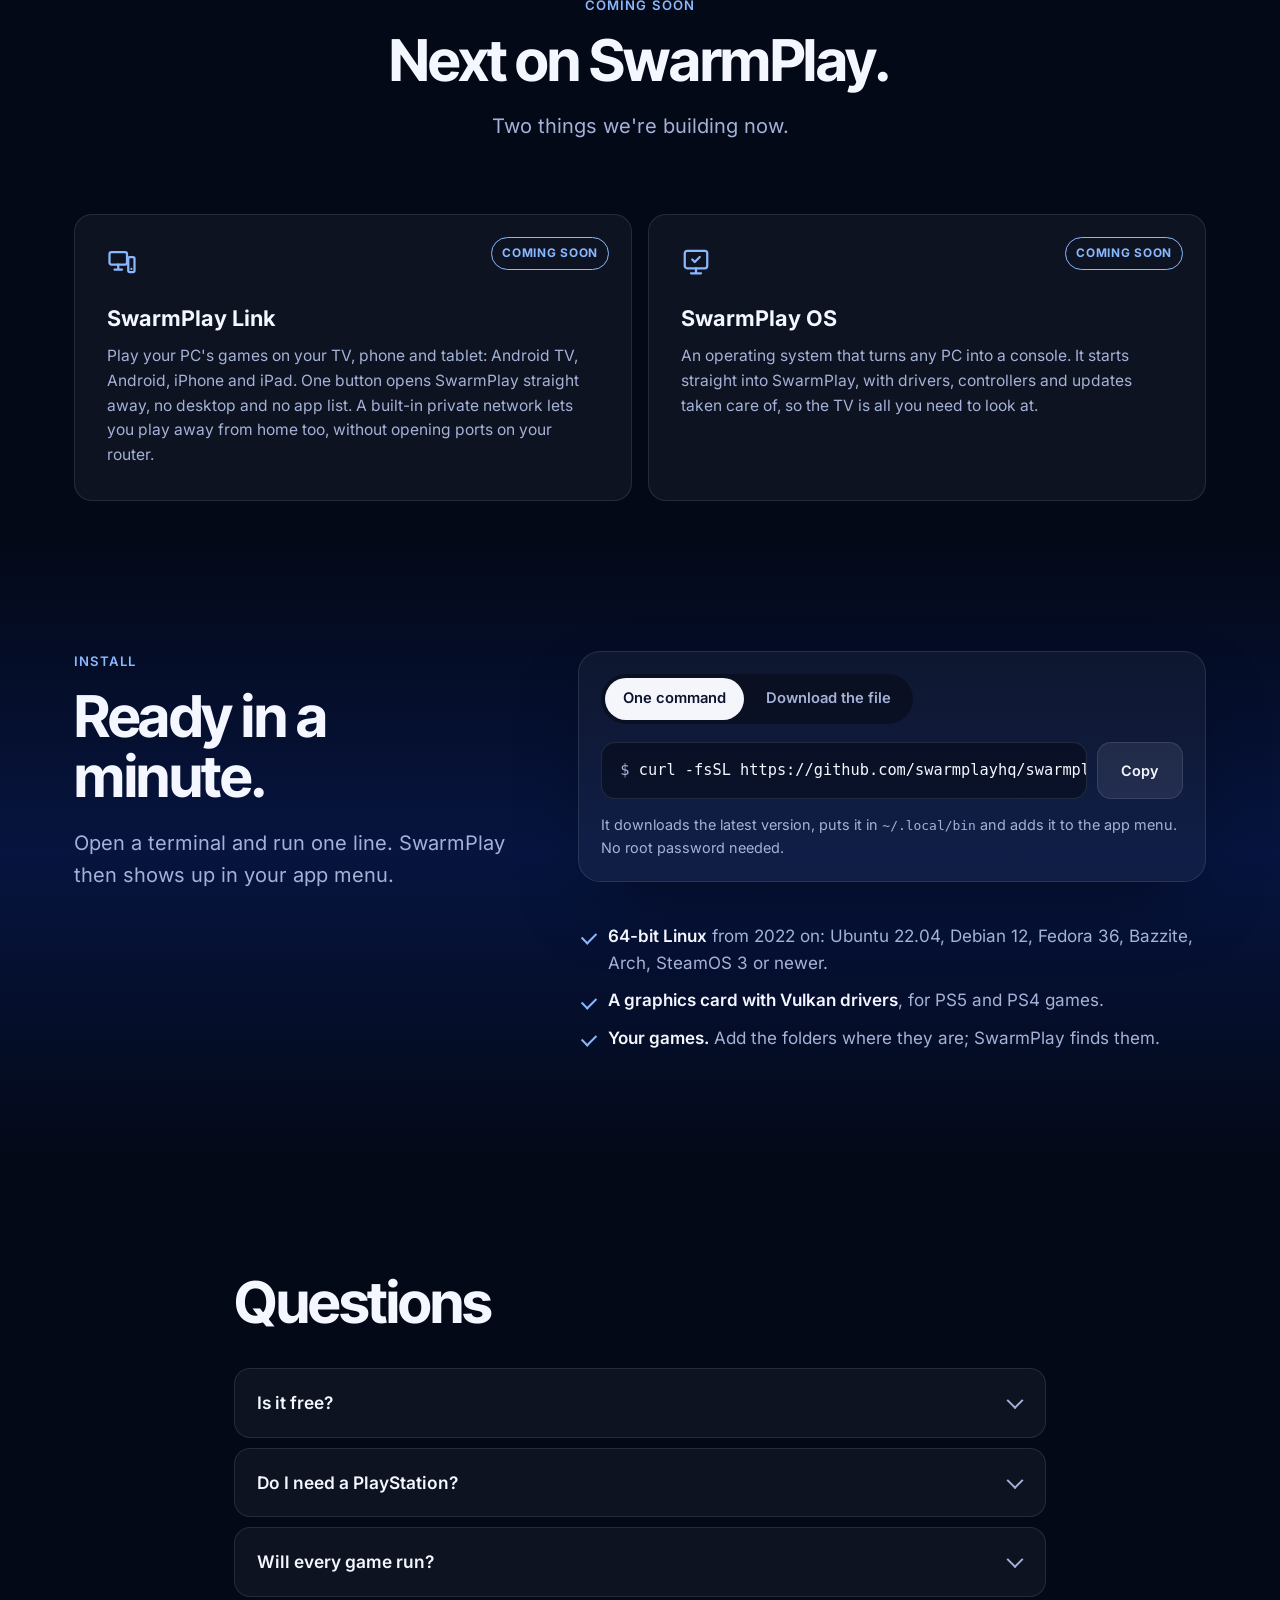
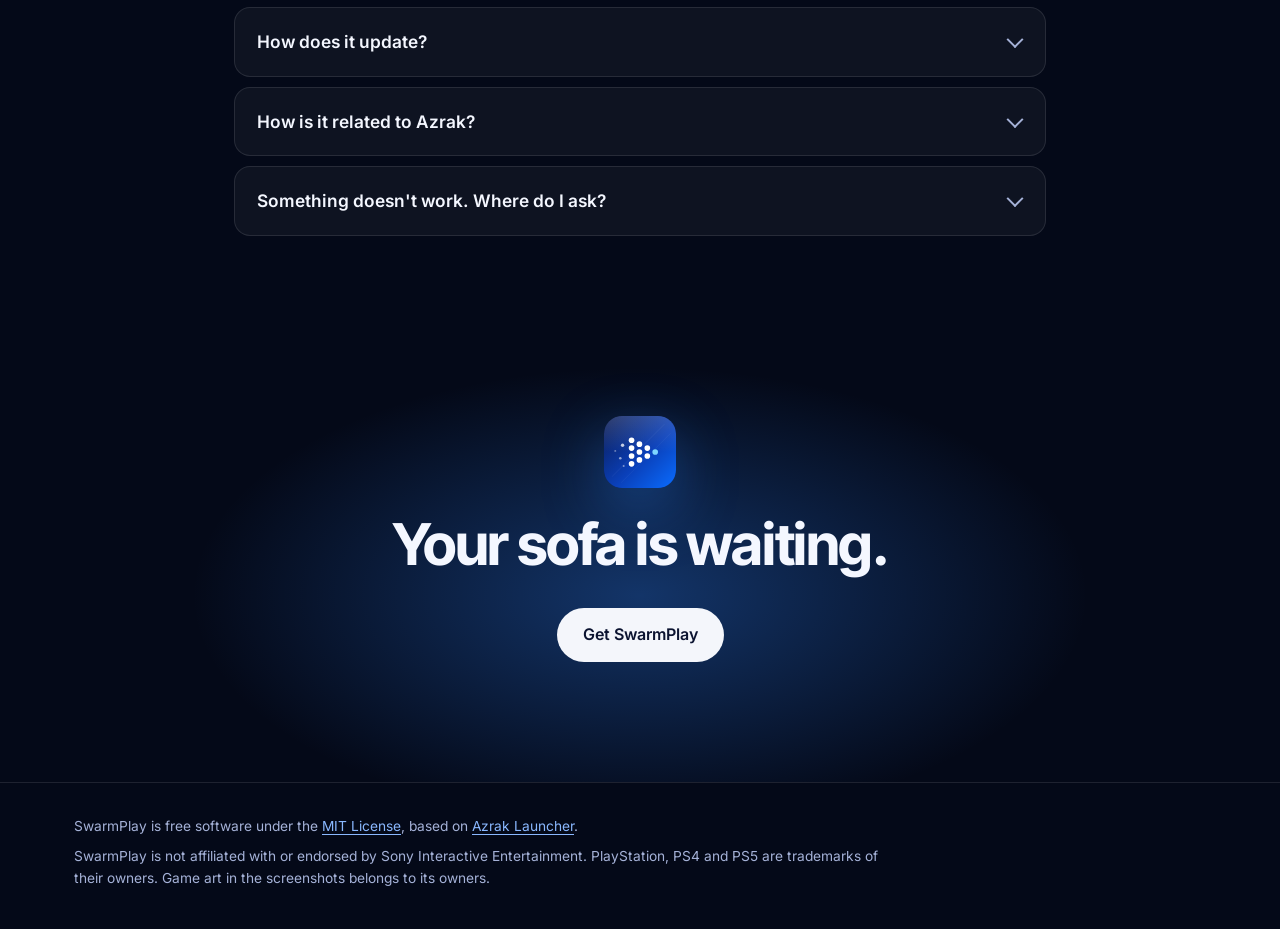
==== commit 32acd2d1: "New Home, Game Library and profile screenshots; Coming soon: SwarmPlay Link and SwarmPlay OS; 1.32.1" ====
--- a/index.html
+++ b/index.html
@@ -39,6 +39,7 @@
     </a>
     <div class="links">
       <a href="#home">Features</a>
+      <a href="#soon">Coming soon</a>
       <a href="#get">Install</a>
       <a href="#faq">Questions</a>
       <a href="https://github.com/swarmplayhq/swarmplay" rel="noopener">GitHub</a>
@@ -68,11 +69,11 @@
           Source code
         </a>
       </div>
-      <p class="meta reveal">Version <span data-version>1.29.0</span> · <a href="https://github.com/swarmplayhq/swarmplay/releases" rel="noopener">what's new</a></p>
+      <p class="meta reveal">Version <span data-version>1.32.1</span> · <a href="https://github.com/swarmplayhq/swarmplay/releases" rel="noopener">what's new</a></p>
     </div>
     <figure class="hero-shot reveal">
       <button class="shot" type="button" data-zoom aria-label="Enlarge: the Home screen">
-        <img src="assets/shots/home.webp" width="1600" height="900" alt="SwarmPlay's Home screen: a row of games across the top, Balatro chosen, with its background art, logo and a Play button.">
+        <img src="assets/shots/home.webp" width="1600" height="900" alt="SwarmPlay's Home screen: a row of games across the top, Balatro chosen and bigger, with its background art, logo, a Play button and its activity cards.">
       </button>
     </figure>
   </div>
@@ -109,12 +110,12 @@
 
   <article class="feature reveal">
     <div class="f-text">
-      <p class="kicker">Library</p>
+      <p class="kicker">Game Library and Store</p>
       <h3 class="disp">PS5, PS4 and PC, in one place.</h3>
-      <p>Search, filter by genre and sort however you like. PS5 games run on KytyPS5 and PS4 games on shadPS4, which SwarmPlay installs and keeps up to date for you. PC games run natively, or with Wine and Proton.</p>
-    </div>
-    <button class="shot" type="button" data-zoom aria-label="Enlarge: the Library">
-      <img src="assets/shots/library.webp" width="1600" height="900" loading="lazy" alt="The Library on Installed: covers of Stardew Valley, Hollow Knight Silksong, Hades II, Baldur's Gate 3, Cyberpunk 2077, Dead Cells and Balatro.">
+      <p>Your Game Library holds what's installed and what's on its way. The Store helps you discover new games and browse the rest, sorted and filtered from one panel. PS5 games run on KytyPS5 and PS4 games on shadPS4, which SwarmPlay installs and keeps up to date for you. PC games run natively, or with Wine and Proton.</p>
+    </div>
+    <button class="shot" type="button" data-zoom aria-label="Enlarge: the Game Library">
+      <img src="assets/shots/game-library.webp" width="1600" height="900" loading="lazy" alt="The Game Library on Installed: covers of Balatro, Baldur's Gate 3, Celeste, Cyberpunk 2077, Dead Cells, Hades II, Hollow Knight Silksong, Outer Wilds, Stardew Valley and Terraria.">
     </button>
   </article>
 
@@ -125,15 +126,26 @@
       <p>Press the controller's home button for downloads, notifications and power, from anywhere in SwarmPlay.</p>
     </div>
     <button class="shot" type="button" data-zoom aria-label="Enlarge: the Control Center">
-      <img src="assets/shots/control-center.webp" width="1600" height="900" loading="lazy" alt="The Control Center at the bottom of the screen: Downloads and Notifications cards, and Library, Settings, Controls and Quit buttons.">
+      <img src="assets/shots/control-center.webp" width="1600" height="900" loading="lazy" alt="The Control Center at the bottom of the screen: Downloads and Notifications cards, and Store, Settings, Controls and Quit buttons.">
     </button>
   </article>
 
   <article class="feature reveal">
+    <div class="f-text">
+      <p class="kicker">You</p>
+      <h3 class="disp">Everyone gets their own.</h3>
+      <p>Press your picture for your profile: what you're playing, your hours, and a quick way to switch user, open your screenshots or turn off.</p>
+    </div>
+    <button class="shot" type="button" data-zoom aria-label="Enlarge: the profile card">
+      <img src="assets/shots/profile.webp" width="1600" height="900" loading="lazy" alt="The profile card at the top right of Home: the player's picture and name, Online, 10 games, and Profile, Switch user, Media gallery and Power.">
+    </button>
+  </article>
+
+  <article class="feature flip reveal">
     <div class="f-text">
       <p class="kicker">Settings</p>
       <h3 class="disp">Settings you already know.</h3>
-      <p>Sound, storage for each drive, theme and notifications, laid out like a console's. Add another drive and choose where games go, all with a controller.</p>
+      <p>Sound, storage for each drive, theme and notifications, laid out like a console's. Add a drive, move games between drives or delete them, all with a controller.</p>
     </div>
     <button class="shot" type="button" data-zoom aria-label="Enlarge: Settings, Storage">
       <img src="assets/shots/settings-storage.webp" width="1600" height="900" loading="lazy" alt="Settings, Storage: a drive's size and free space, split into games, downloads, media and other.">
@@ -170,6 +182,28 @@
       <svg aria-hidden="true" viewBox="0 0 24 24" fill="none" stroke="currentColor" stroke-width="1.8" stroke-linecap="round" stroke-linejoin="round"><path d="M8 7l-5 5 5 5M16 7l5 5-5 5M14 4l-4 16"/></svg>
       <h3>Open source</h3>
       <p>Free, under the MIT License, written in Rust. Read it, change it, or send a fix.</p>
+    </div>
+  </div>
+</section>
+
+<section class="wrap soon" id="soon" aria-labelledby="soon-title">
+  <header class="sec-head reveal">
+    <p class="kicker">Coming soon</p>
+    <h2 class="disp" id="soon-title">Next on SwarmPlay.</h2>
+    <p class="lead">Two things we're building now.</p>
+  </header>
+  <div class="soon-grid">
+    <div class="card soon-card reveal">
+      <span class="soon-badge">Coming soon</span>
+      <svg aria-hidden="true" viewBox="0 0 24 24" fill="none" stroke="currentColor" stroke-width="1.8" stroke-linecap="round" stroke-linejoin="round"><rect x="2" y="4" width="14" height="10" rx="1.6"/><path d="M6 18h6M9 14v4"/><rect x="17" y="8" width="5" height="12" rx="1.2"/><path d="M19.5 17.5h.01"/></svg>
+      <h3>SwarmPlay Link</h3>
+      <p>Play your PC's games on your TV, phone and tablet: Android TV, Android, iPhone and iPad. One button opens SwarmPlay straight away, no desktop and no app list. A built-in private network lets you play away from home too, without opening ports on your router.</p>
+    </div>
+    <div class="card soon-card reveal">
+      <span class="soon-badge">Coming soon</span>
+      <svg aria-hidden="true" viewBox="0 0 24 24" fill="none" stroke="currentColor" stroke-width="1.8" stroke-linecap="round" stroke-linejoin="round"><rect x="3" y="3" width="18" height="14" rx="2"/><path d="M8 21h8M12 17v4M9 10l2 2 4-4"/></svg>
+      <h3>SwarmPlay OS</h3>
+      <p>An operating system that turns any PC into a console. It starts straight into SwarmPlay, with drivers, controllers and updates taken care of, so the TV is all you need to look at.</p>
     </div>
   </div>
 </section>
--- a/assets/site.css
+++ b/assets/site.css
@@ -139,6 +139,13 @@
 .card p { margin: 0; color: var(--mute); font-size: 0.97rem; }
 
 /* Install */
+/* Coming soon */
+.soon { padding-bottom: 40px; }
+.soon-grid { display: grid; grid-template-columns: repeat(2, minmax(0, 1fr)); gap: 16px; }
+.soon-card { position: relative; padding: 32px; }
+.soon-card h3 { font-size: 1.35rem; }
+.soon-badge { position: absolute; top: 22px; right: 22px; font-size: 0.74rem; font-weight: 700; letter-spacing: 0.06em; text-transform: uppercase; padding: 6px 10px; border-radius: 999px; color: var(--accent-ink); border: 1px solid currentColor; }
+@media (max-width: 760px) { .soon-grid { grid-template-columns: 1fr; } }
 .get { padding-block: 110px; background: linear-gradient(180deg, transparent, var(--page-2) 50%, transparent); }
 .get-grid { display: grid; grid-template-columns: minmax(0, 5fr) minmax(0, 7fr); gap: 32px 56px; align-items: start; }
 .panel { background: var(--card); border: 1px solid var(--line); border-radius: 22px; padding: 22px; box-shadow: 0 30px 80px -30px rgba(0, 0, 0, 0.5); }
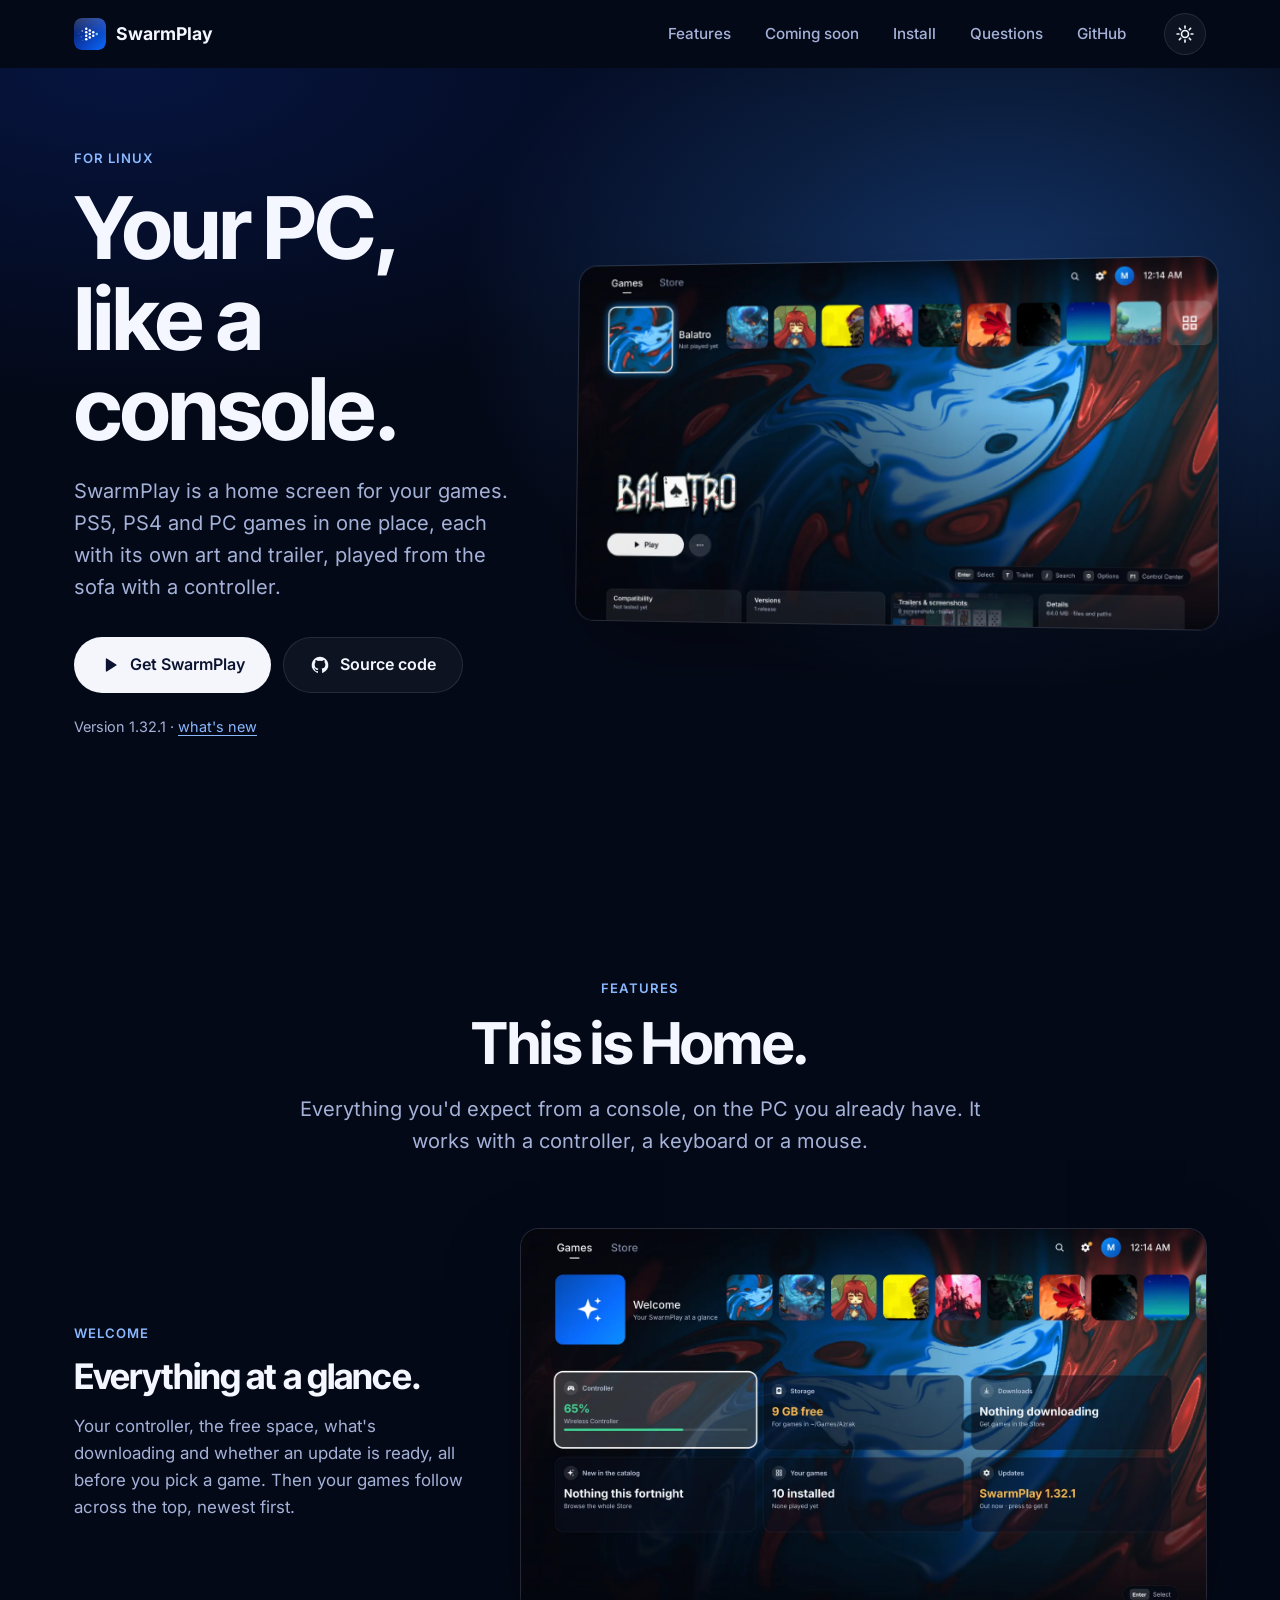
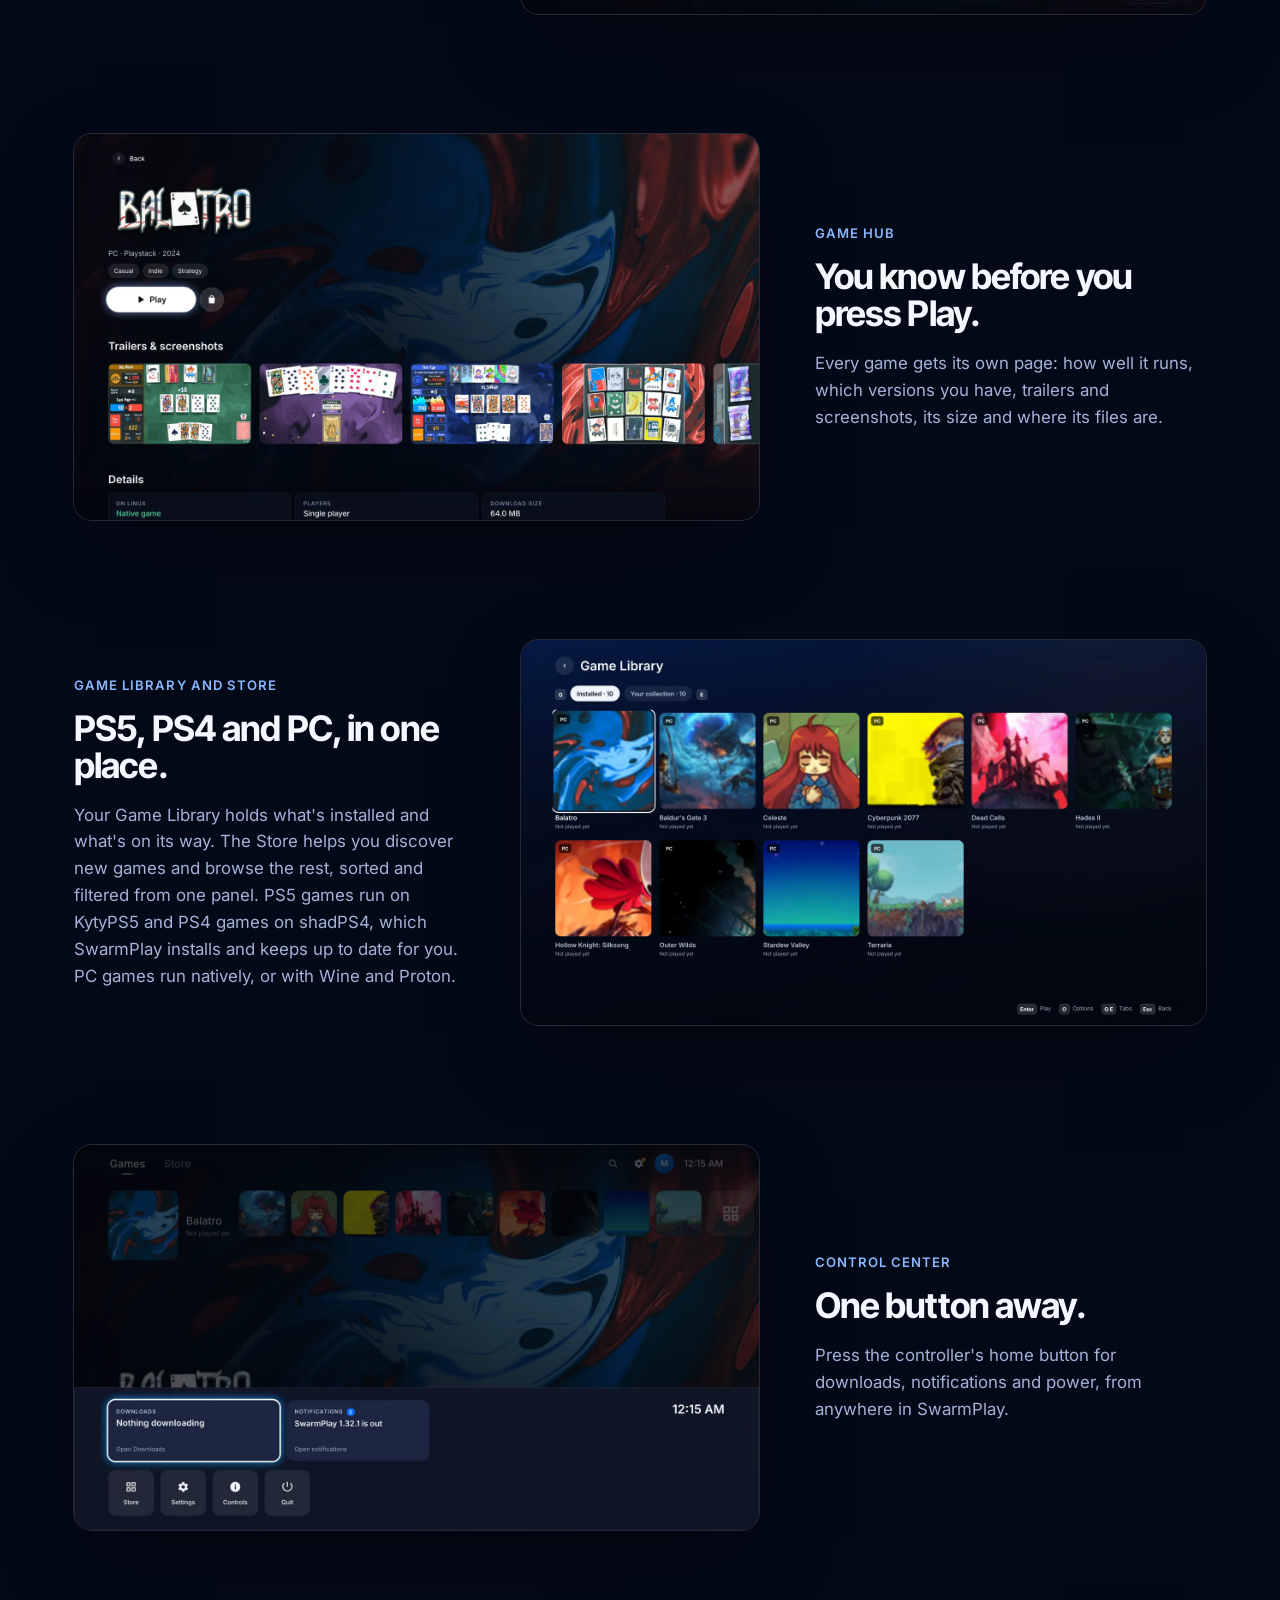
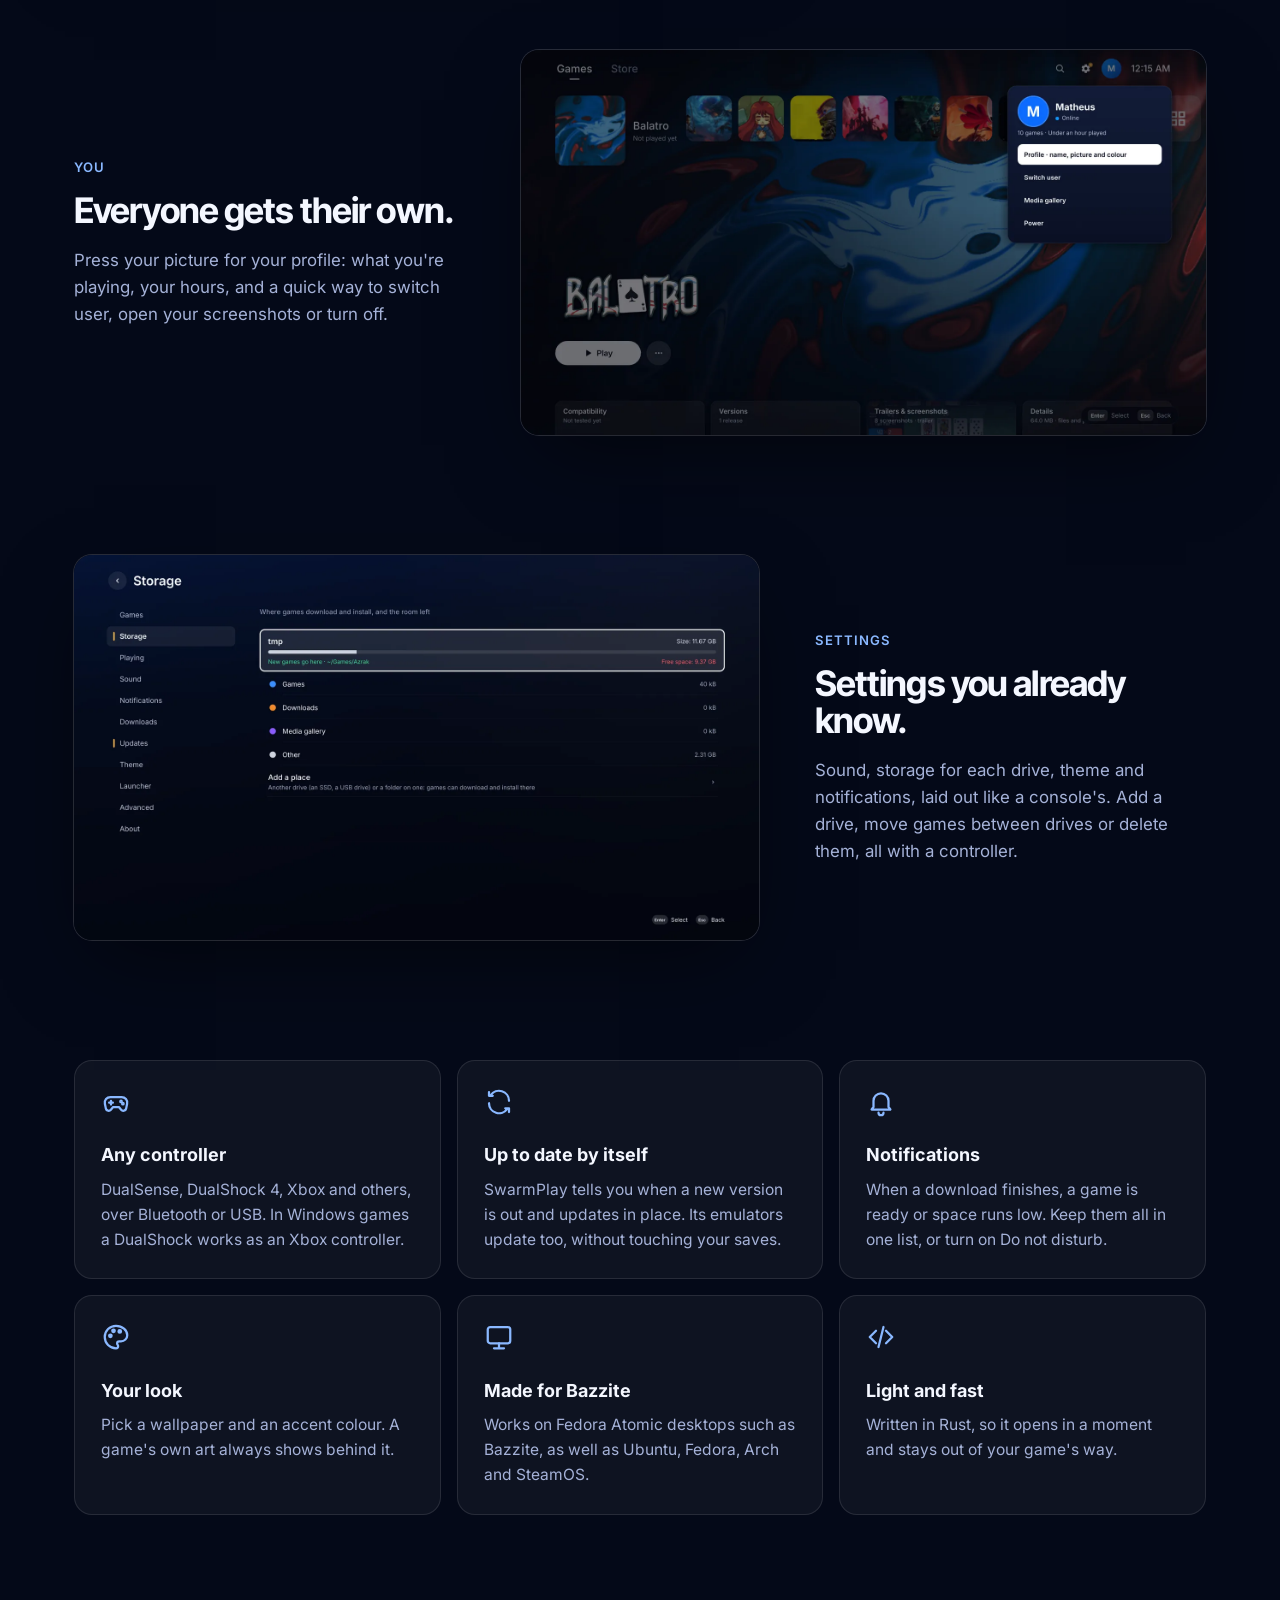
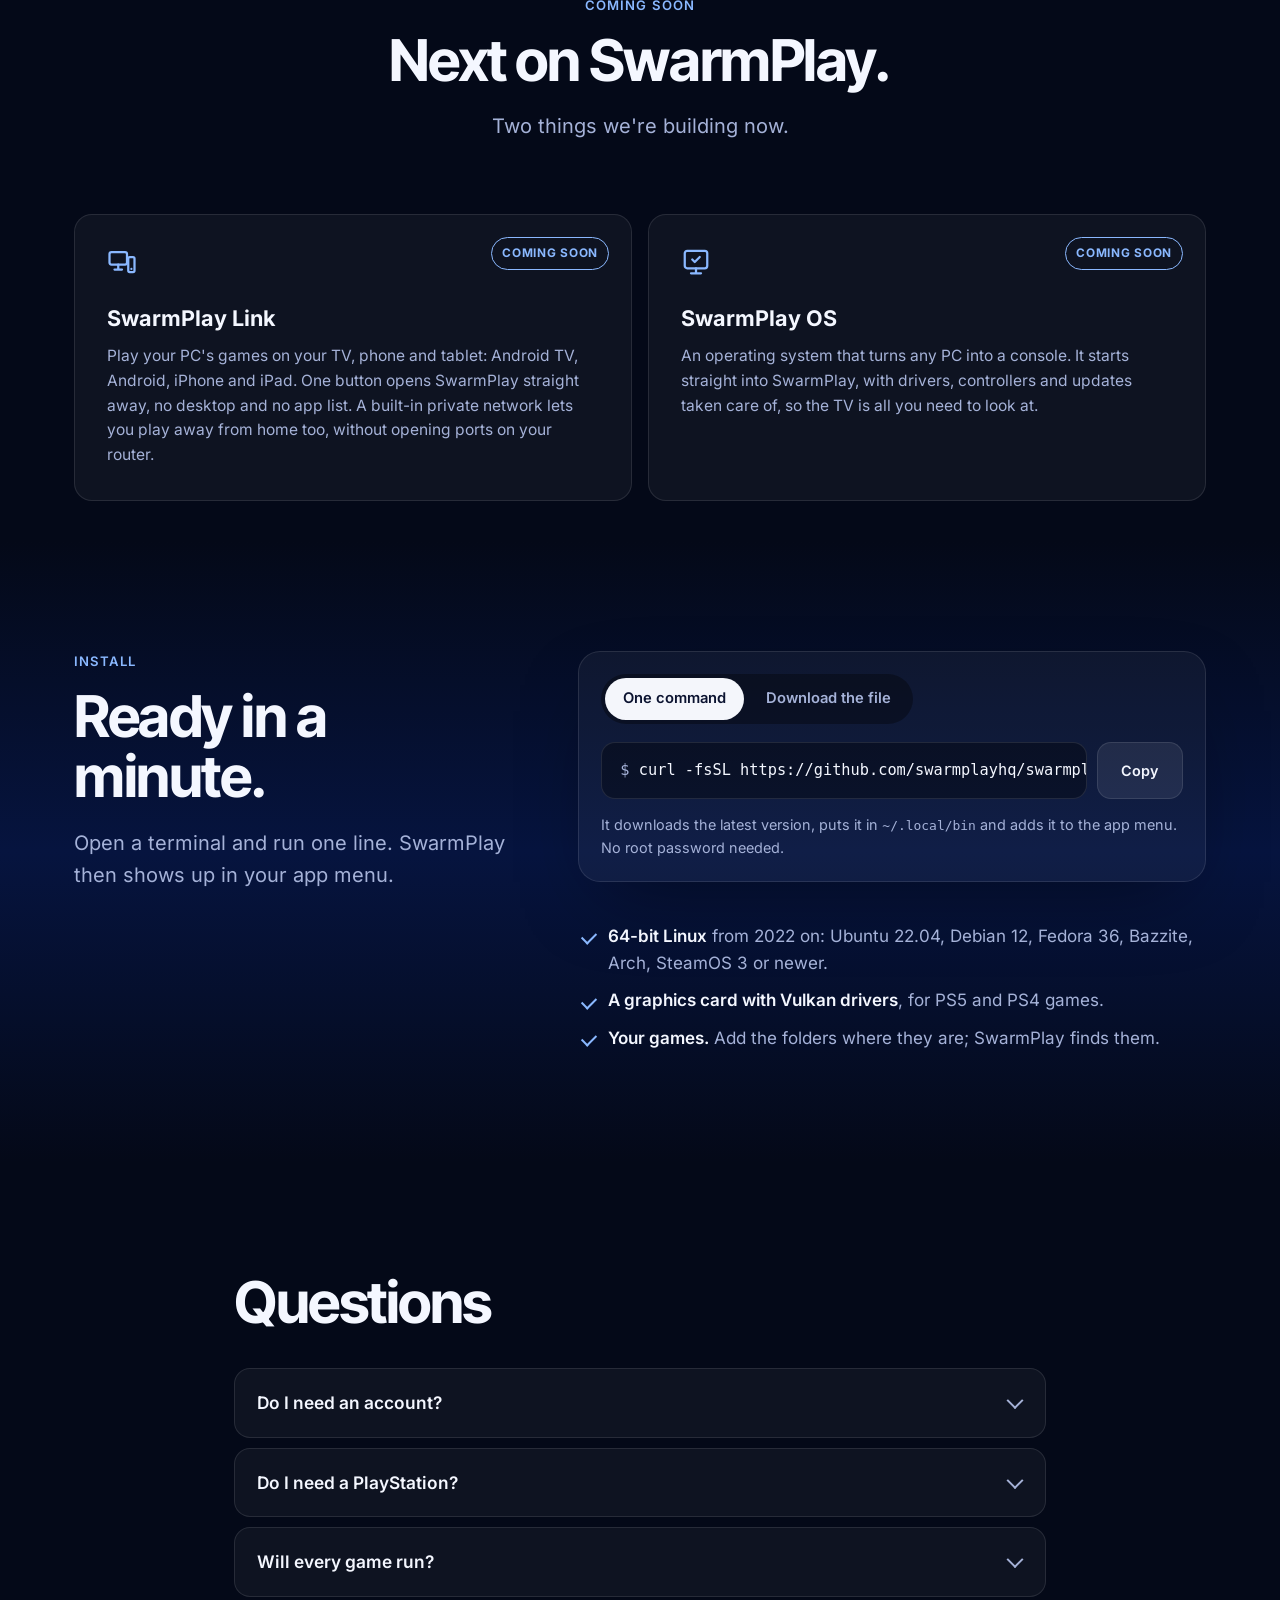
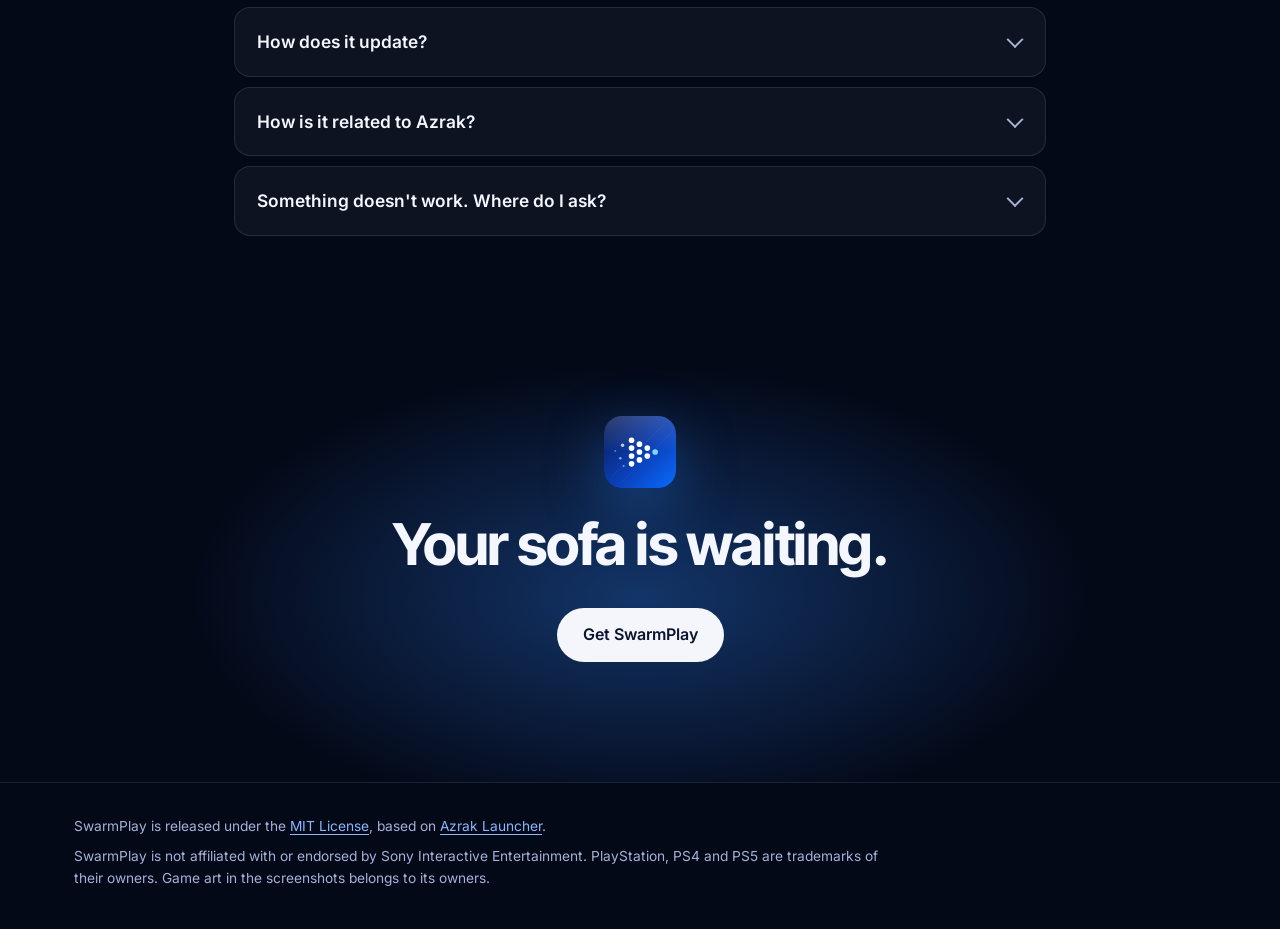
==== commit c0b6a91f: "Site: keep the MIT License in the footer, drop the free and open source pitch Co-Authored-By: Claude" ====
--- a/index.html
+++ b/index.html
@@ -4,7 +4,7 @@
 <meta charset="utf-8">
 <meta name="viewport" content="width=device-width, initial-scale=1, viewport-fit=cover">
 <title>SwarmPlay: your PC, like a console</title>
-<meta name="description" content="SwarmPlay is a console-style home screen for Linux. PS5, PS4 and PC games in one place, played from the sofa with a controller. Free and open source.">
+<meta name="description" content="SwarmPlay is a console-style home screen for Linux. PS5, PS4 and PC games in one place, played from the sofa with a controller.">
 <meta name="theme-color" content="#06102e">
 <link rel="canonical" href="https://swarmplayhq.github.io/">
 <link rel="icon" href="assets/logo.svg" type="image/svg+xml">
@@ -13,7 +13,7 @@
 <meta property="og:type" content="website">
 <meta property="og:site_name" content="SwarmPlay">
 <meta property="og:title" content="SwarmPlay: your PC, like a console">
-<meta property="og:description" content="PS5, PS4 and PC games on Linux, from the sofa, with a controller. Free and open source.">
+<meta property="og:description" content="PS5, PS4 and PC games on Linux, from the sofa, with a controller.">
 <meta property="og:url" content="https://swarmplayhq.github.io/">
 <meta property="og:image" content="https://swarmplayhq.github.io/assets/og.jpg">
 <meta property="og:image:width" content="1200">
@@ -56,7 +56,7 @@
 <section class="hero" id="top">
   <div class="wrap hero-grid">
     <div class="hero-text">
-      <p class="kicker reveal">For Linux · free and open source</p>
+      <p class="kicker reveal">For Linux</p>
       <h1 class="disp reveal">Your PC,<br>like a console.</h1>
       <p class="lead reveal">SwarmPlay is a home screen for your games. PS5, PS4 and PC games in one place, each with its own art and trailer, played from the sofa with a controller.</p>
       <div class="cta reveal">
@@ -180,8 +180,8 @@
     </div>
     <div class="card reveal">
       <svg aria-hidden="true" viewBox="0 0 24 24" fill="none" stroke="currentColor" stroke-width="1.8" stroke-linecap="round" stroke-linejoin="round"><path d="M8 7l-5 5 5 5M16 7l5 5-5 5M14 4l-4 16"/></svg>
-      <h3>Open source</h3>
-      <p>Free, under the MIT License, written in Rust. Read it, change it, or send a fix.</p>
+      <h3>Light and fast</h3>
+      <p>Written in Rust, so it opens in a moment and stays out of your game's way.</p>
     </div>
   </div>
 </section>
@@ -249,8 +249,8 @@
   <h2 class="disp reveal" id="faq-title">Questions</h2>
   <div class="qa">
     <details class="reveal">
-      <summary>Is it free?</summary>
-      <p>Yes. SwarmPlay is free and open source, under the MIT License. There's no account, no ads and nothing to pay.</p>
+      <summary>Do I need an account?</summary>
+      <p>No. There's no account to make and no ads. Install it and play.</p>
     </details>
     <details class="reveal">
       <summary>Do I need a PlayStation?</summary>
@@ -287,7 +287,7 @@
 
 <footer class="foot">
   <div class="wrap">
-    <p>SwarmPlay is free software under the <a href="https://github.com/swarmplayhq/swarmplay/blob/main/LICENSE" rel="noopener">MIT License</a>, based on <a href="https://github.com/AzrakHQ/azrak-launcher" rel="noopener">Azrak Launcher</a>.</p>
+    <p>SwarmPlay is released under the <a href="https://github.com/swarmplayhq/swarmplay/blob/main/LICENSE" rel="noopener">MIT License</a>, based on <a href="https://github.com/AzrakHQ/azrak-launcher" rel="noopener">Azrak Launcher</a>.</p>
     <p>SwarmPlay is not affiliated with or endorsed by Sony Interactive Entertainment. PlayStation, PS4 and PS5 are trademarks of their owners. Game art in the screenshots belongs to its owners.</p>
   </div>
 </footer>
